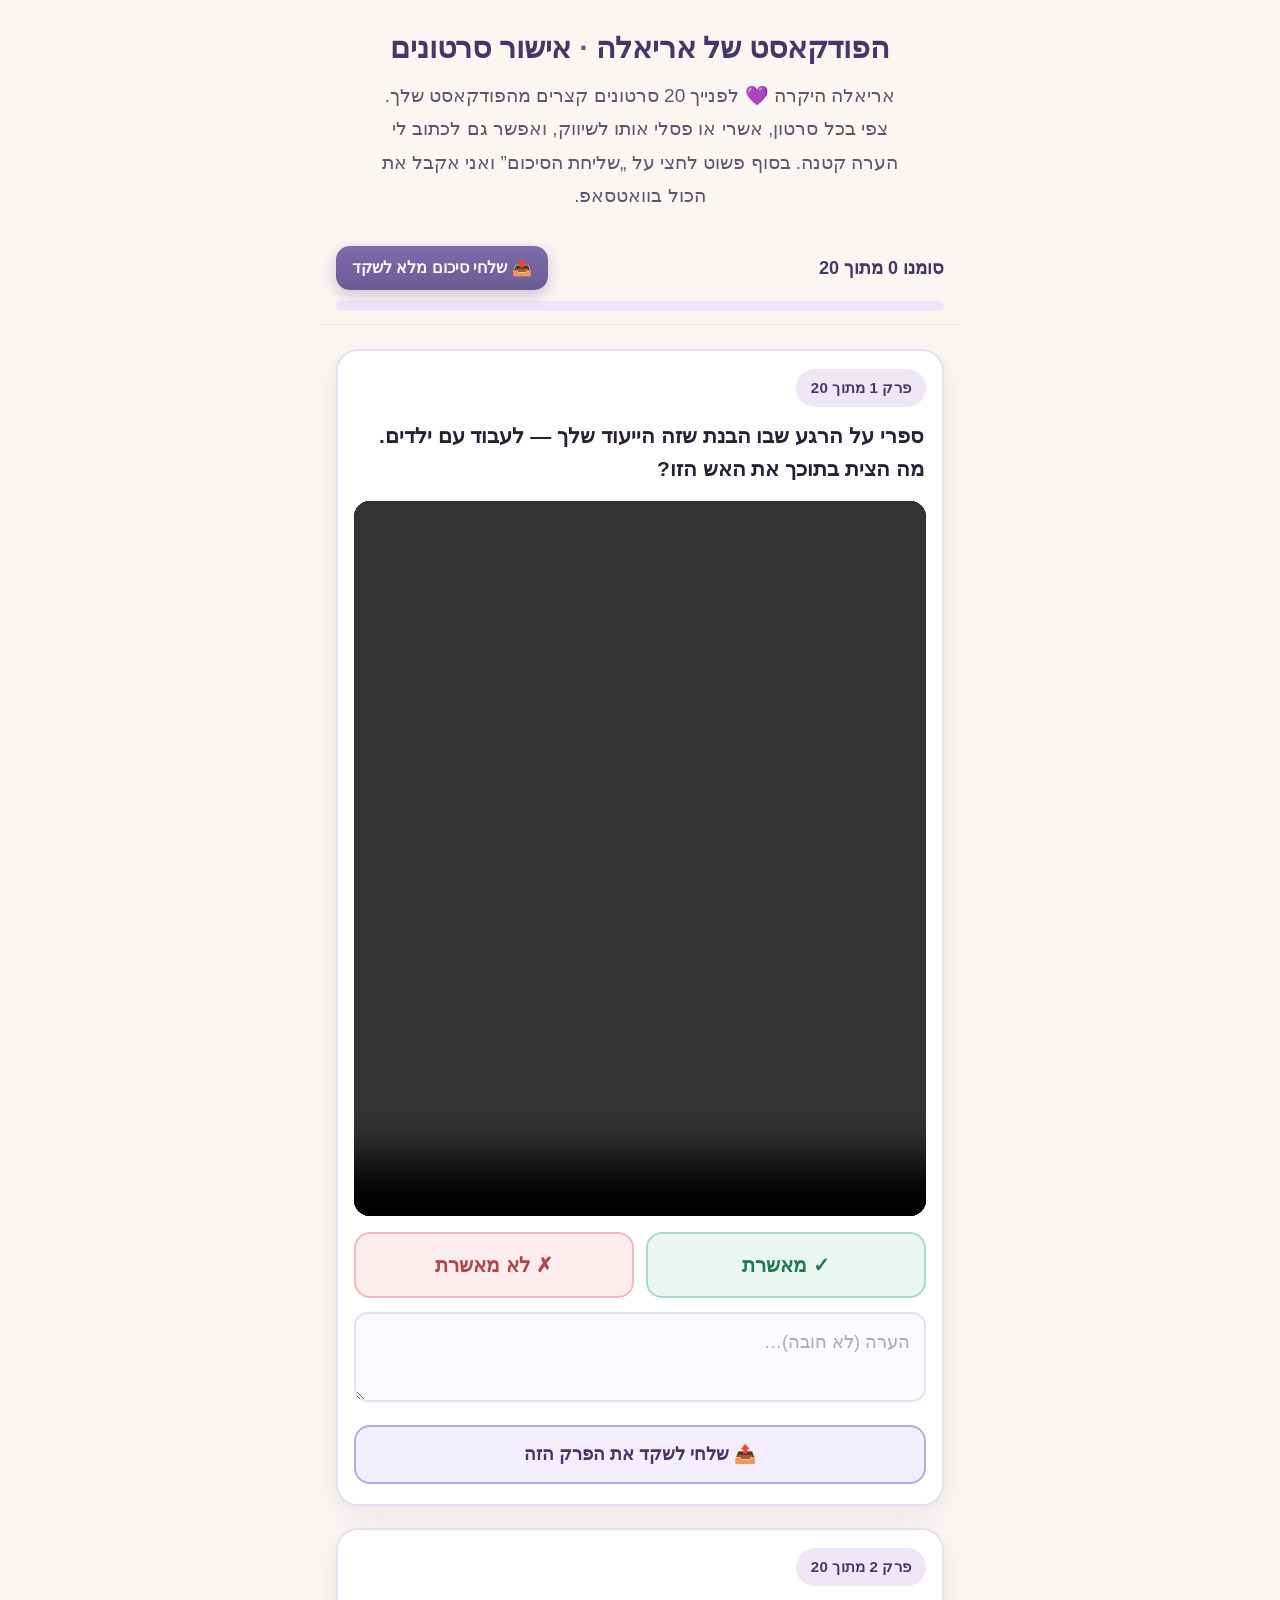
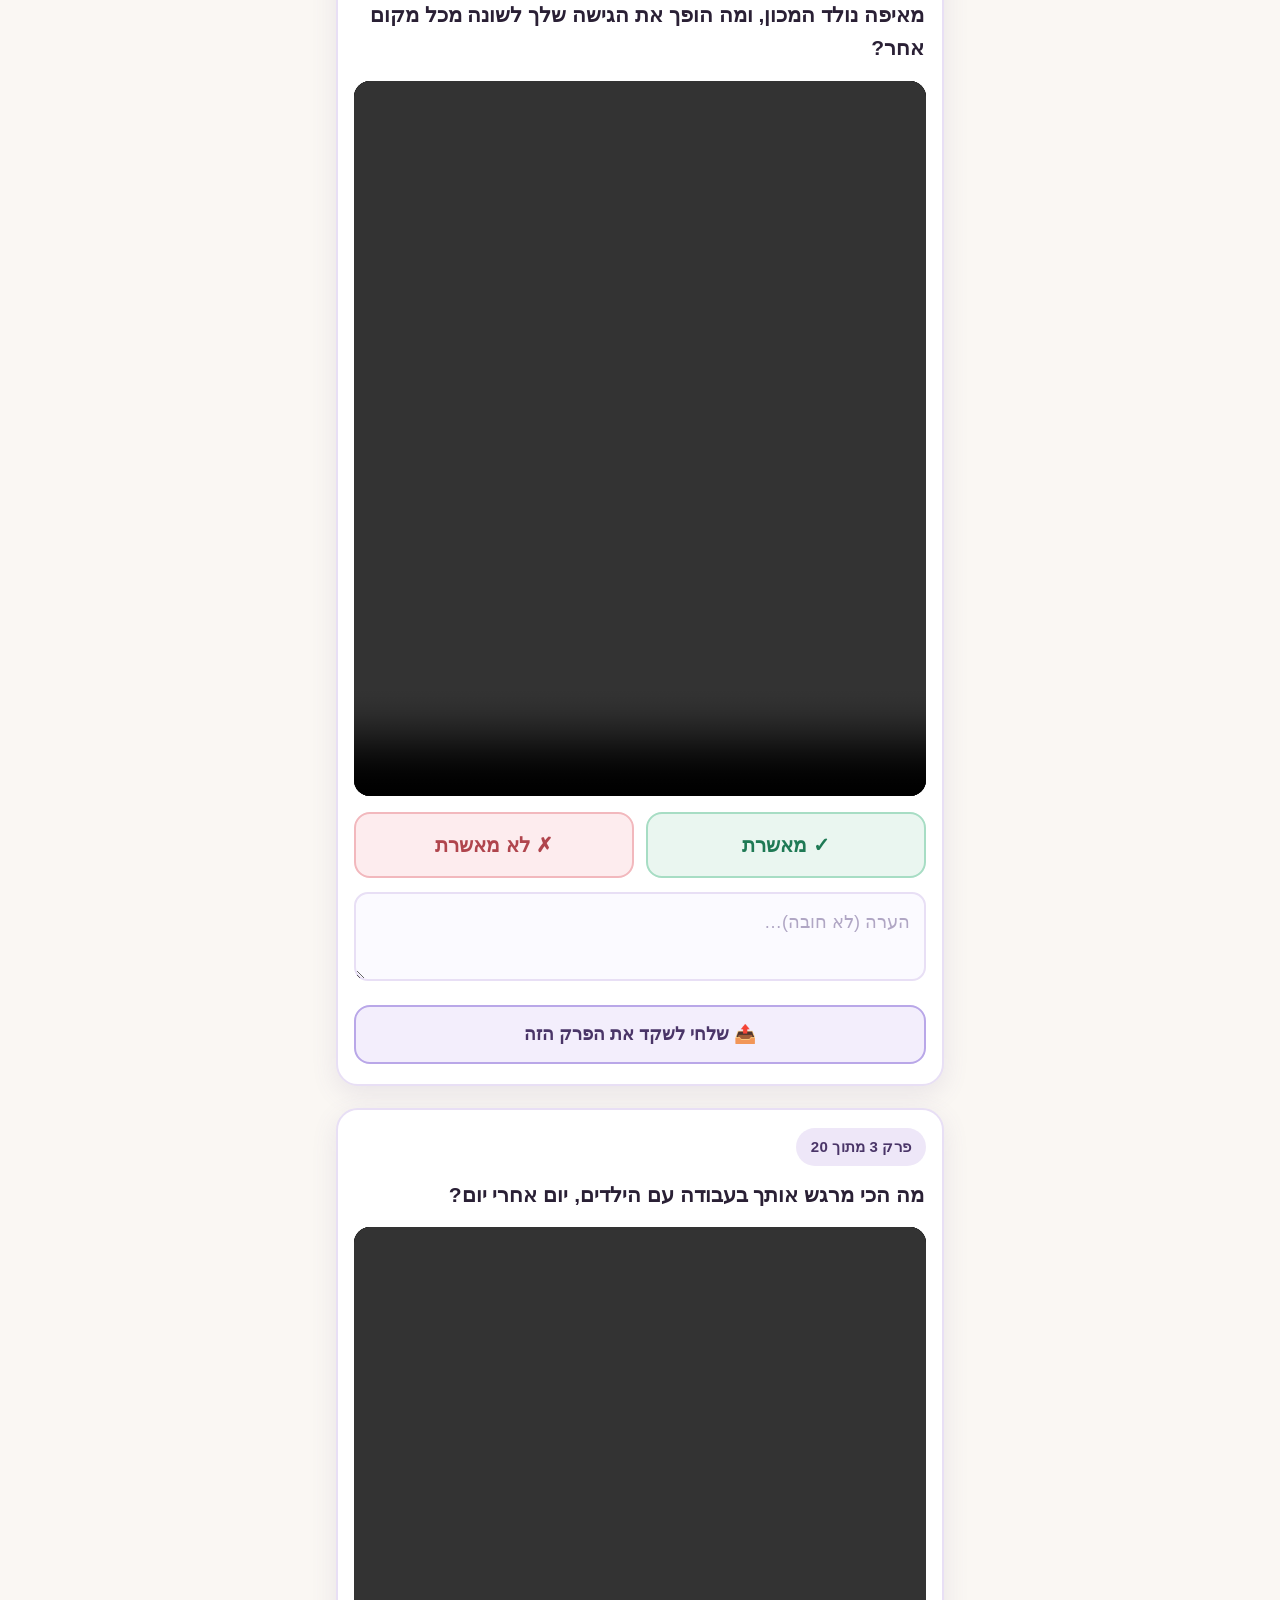
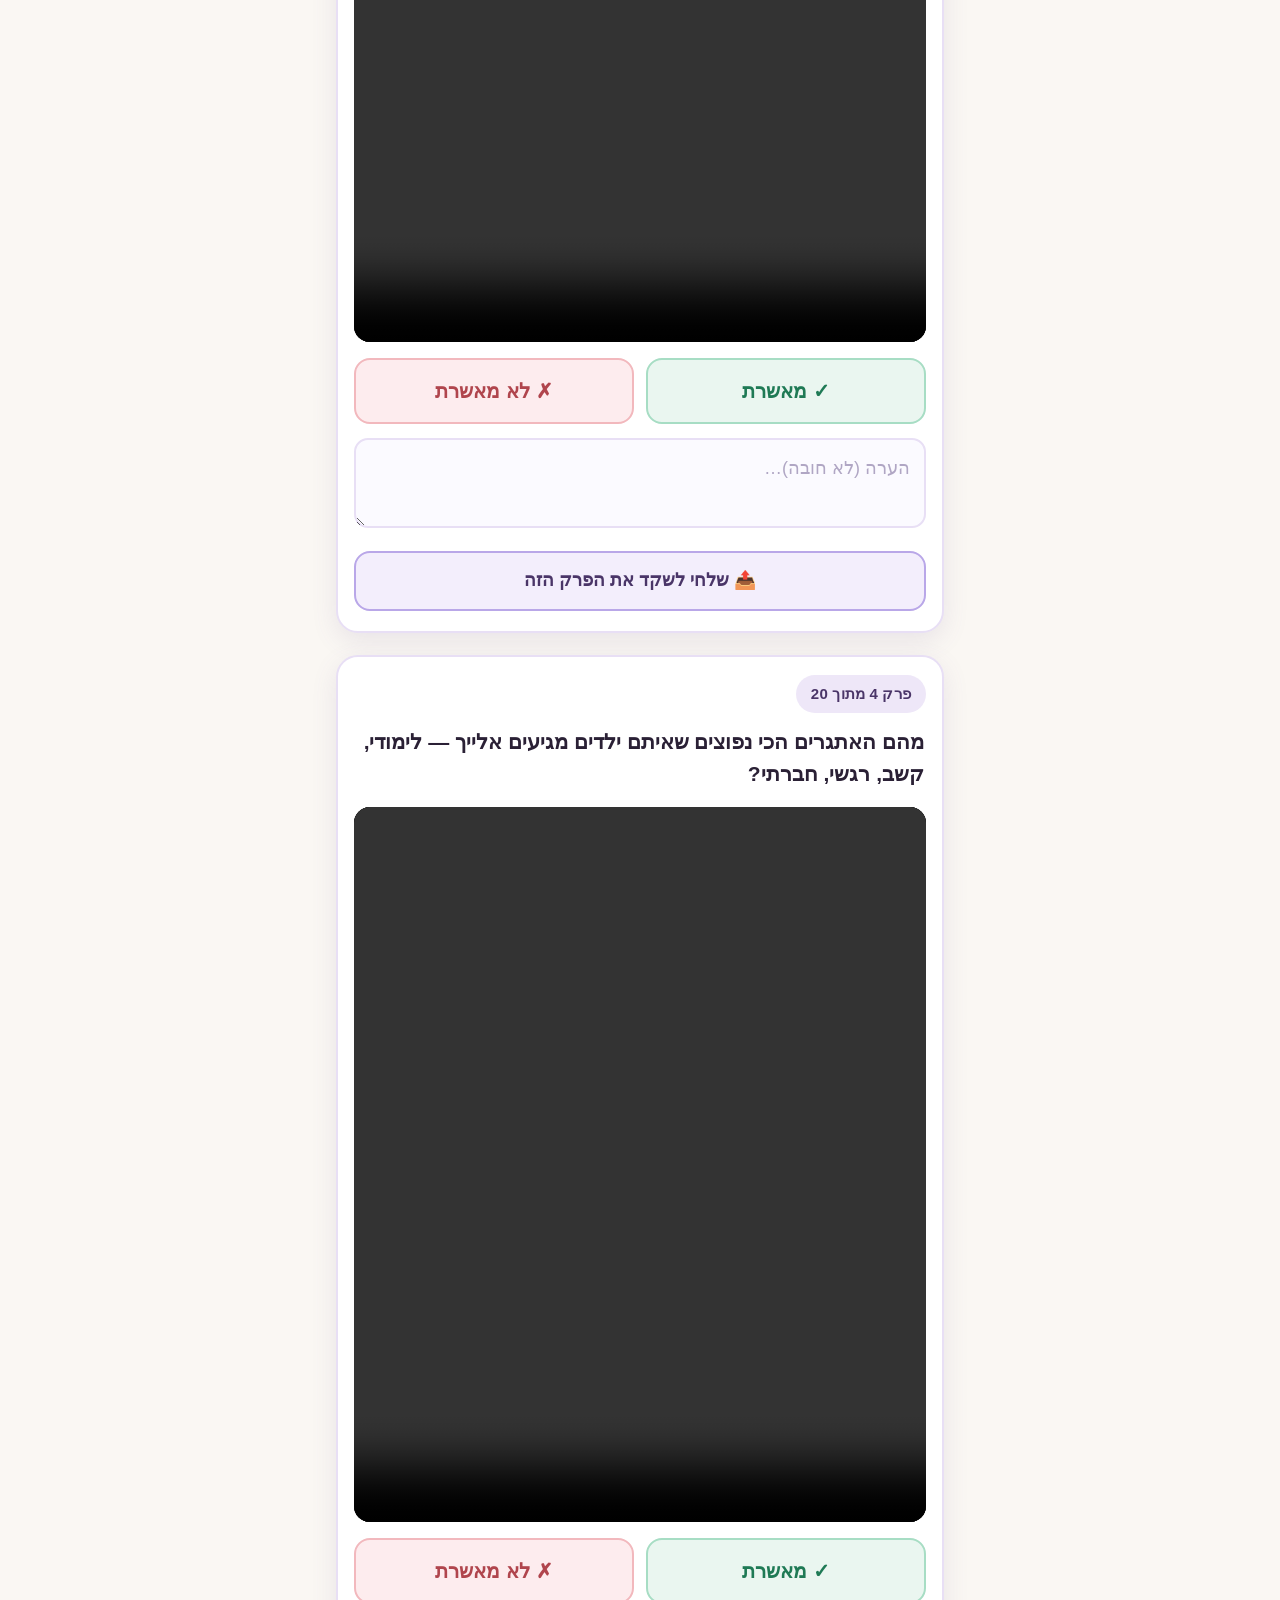
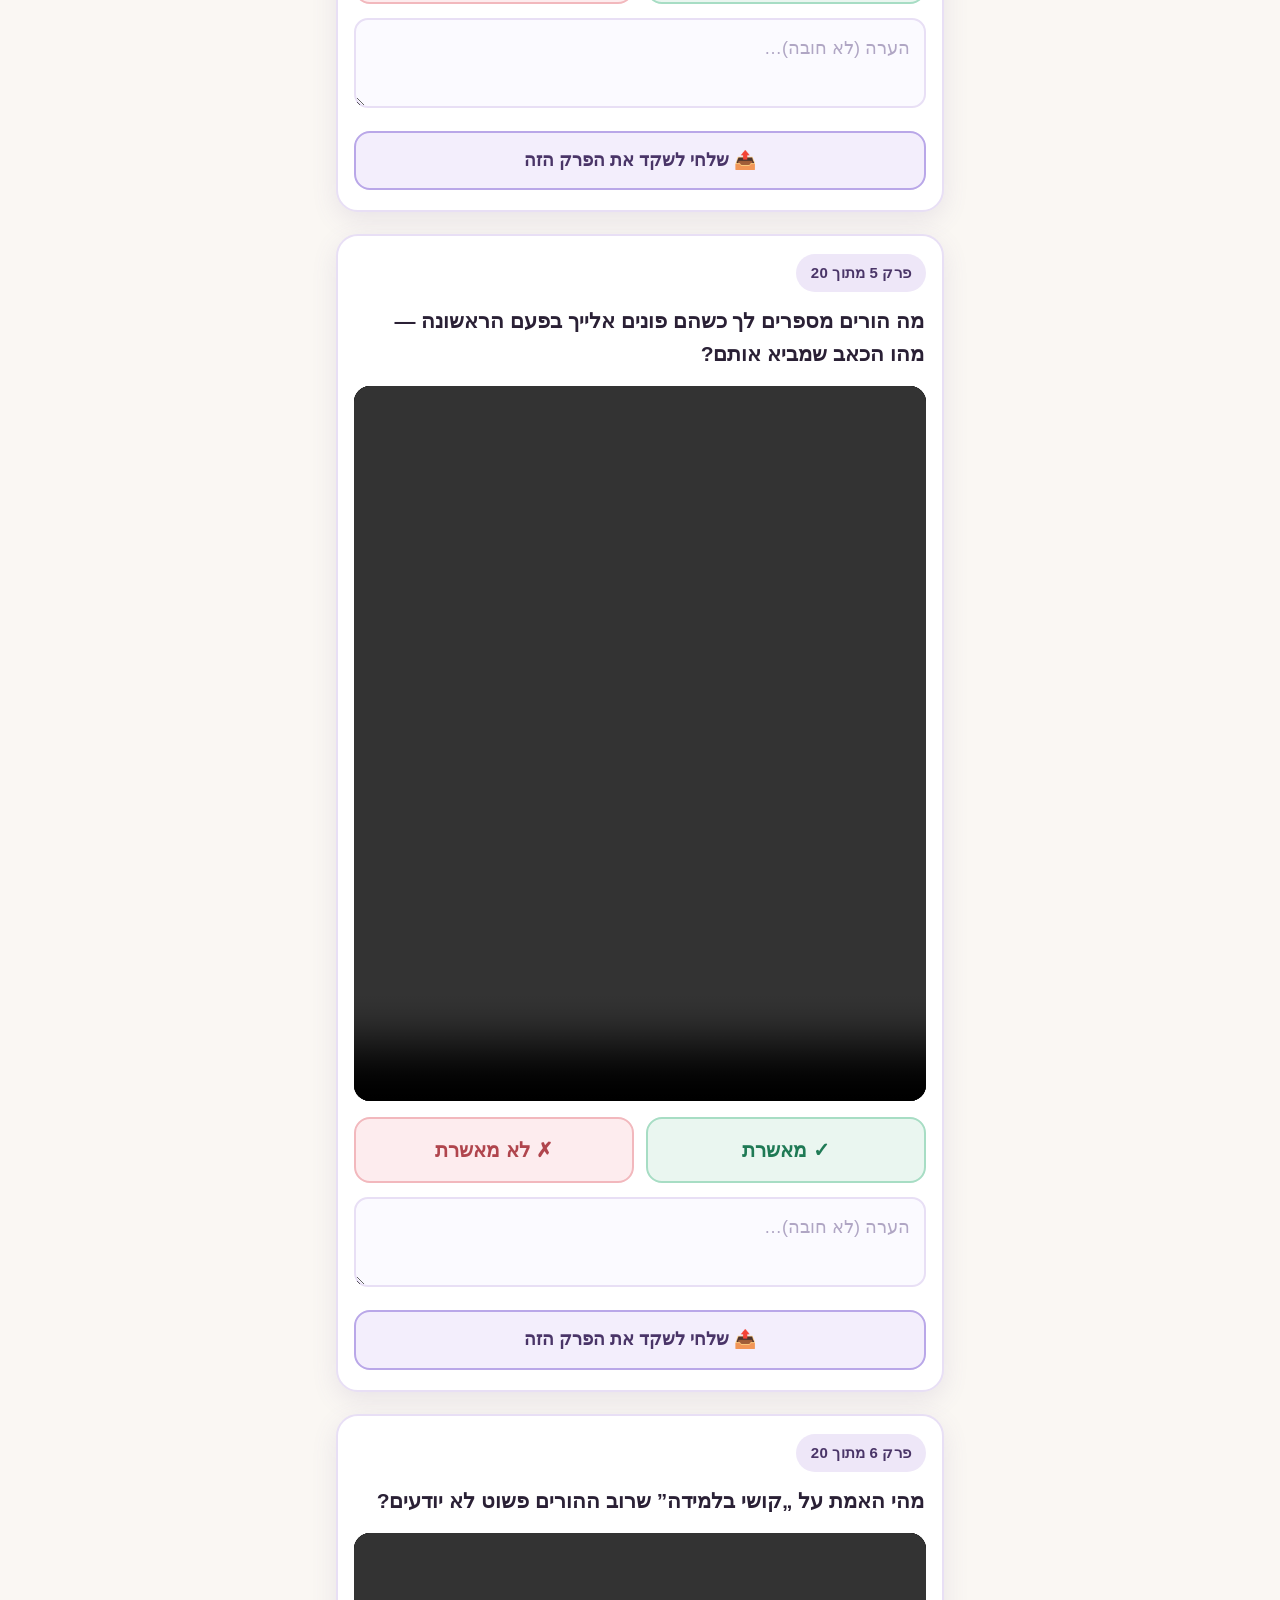
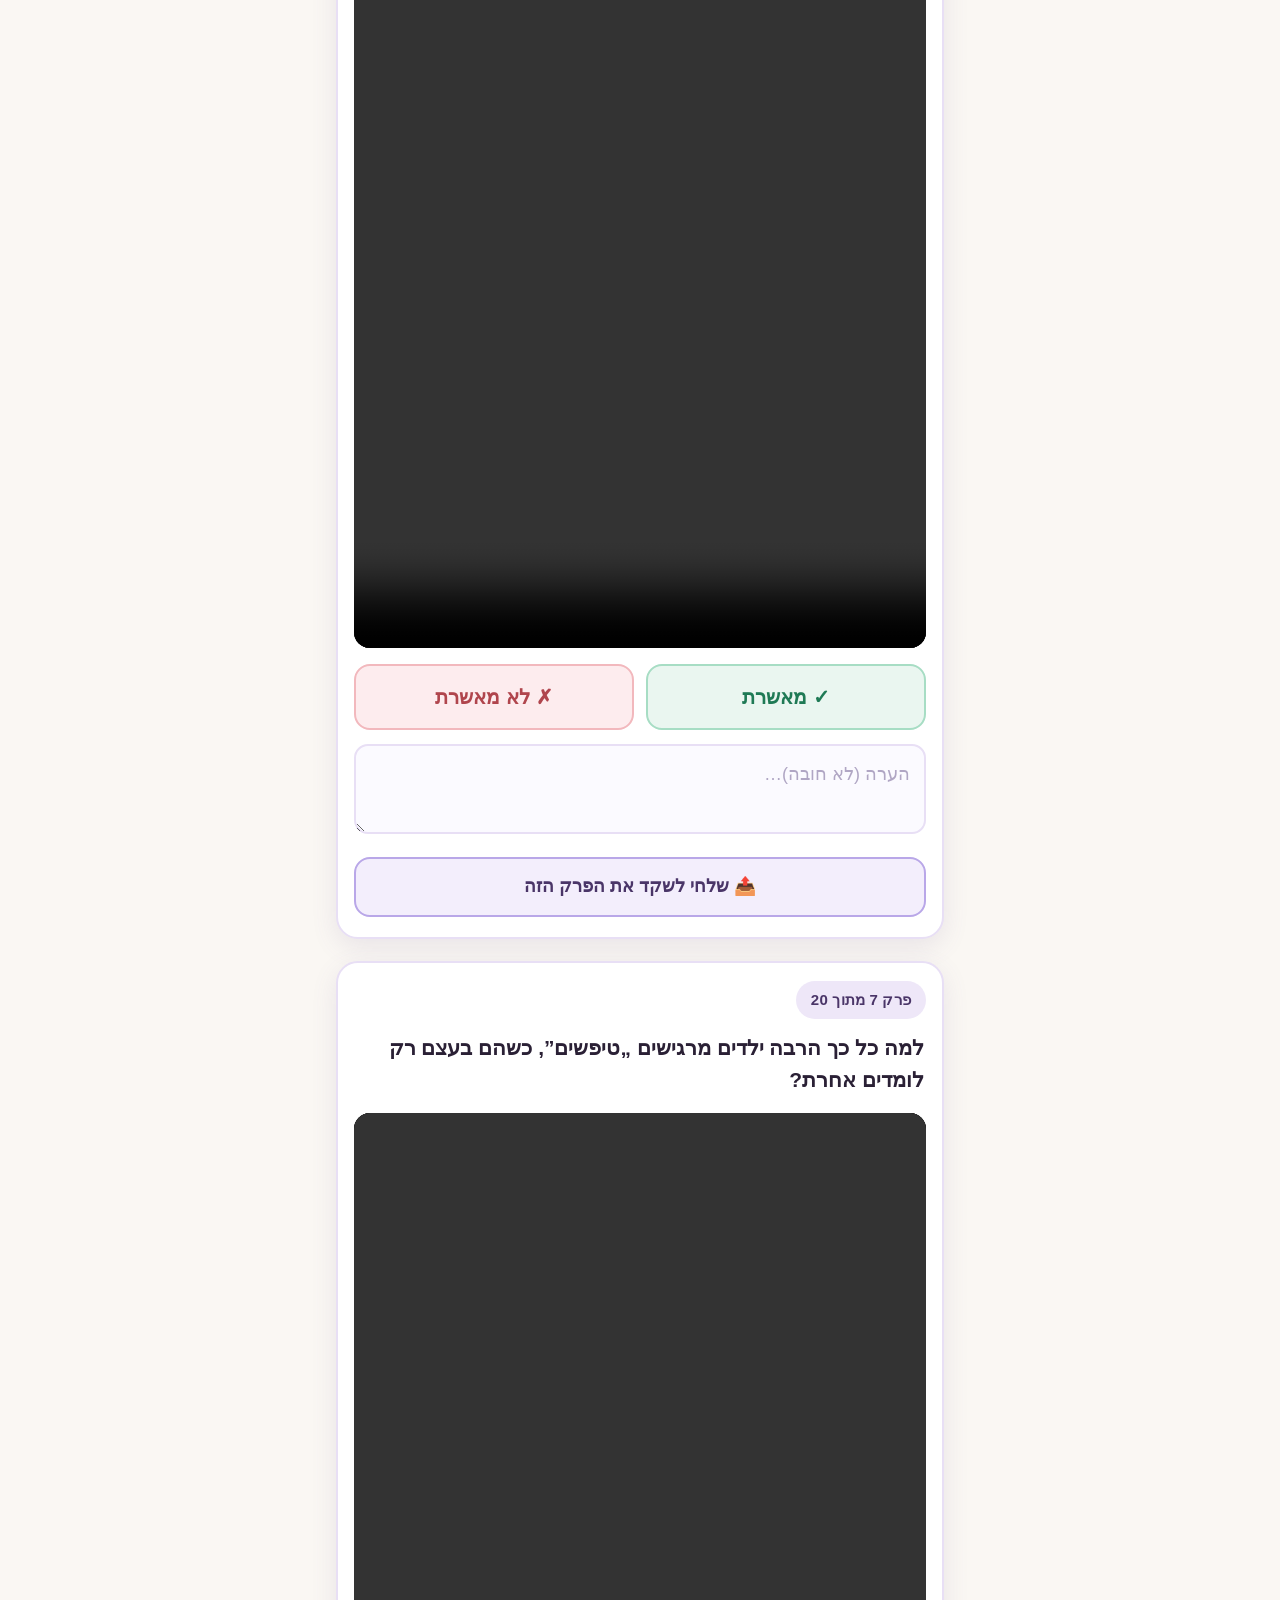
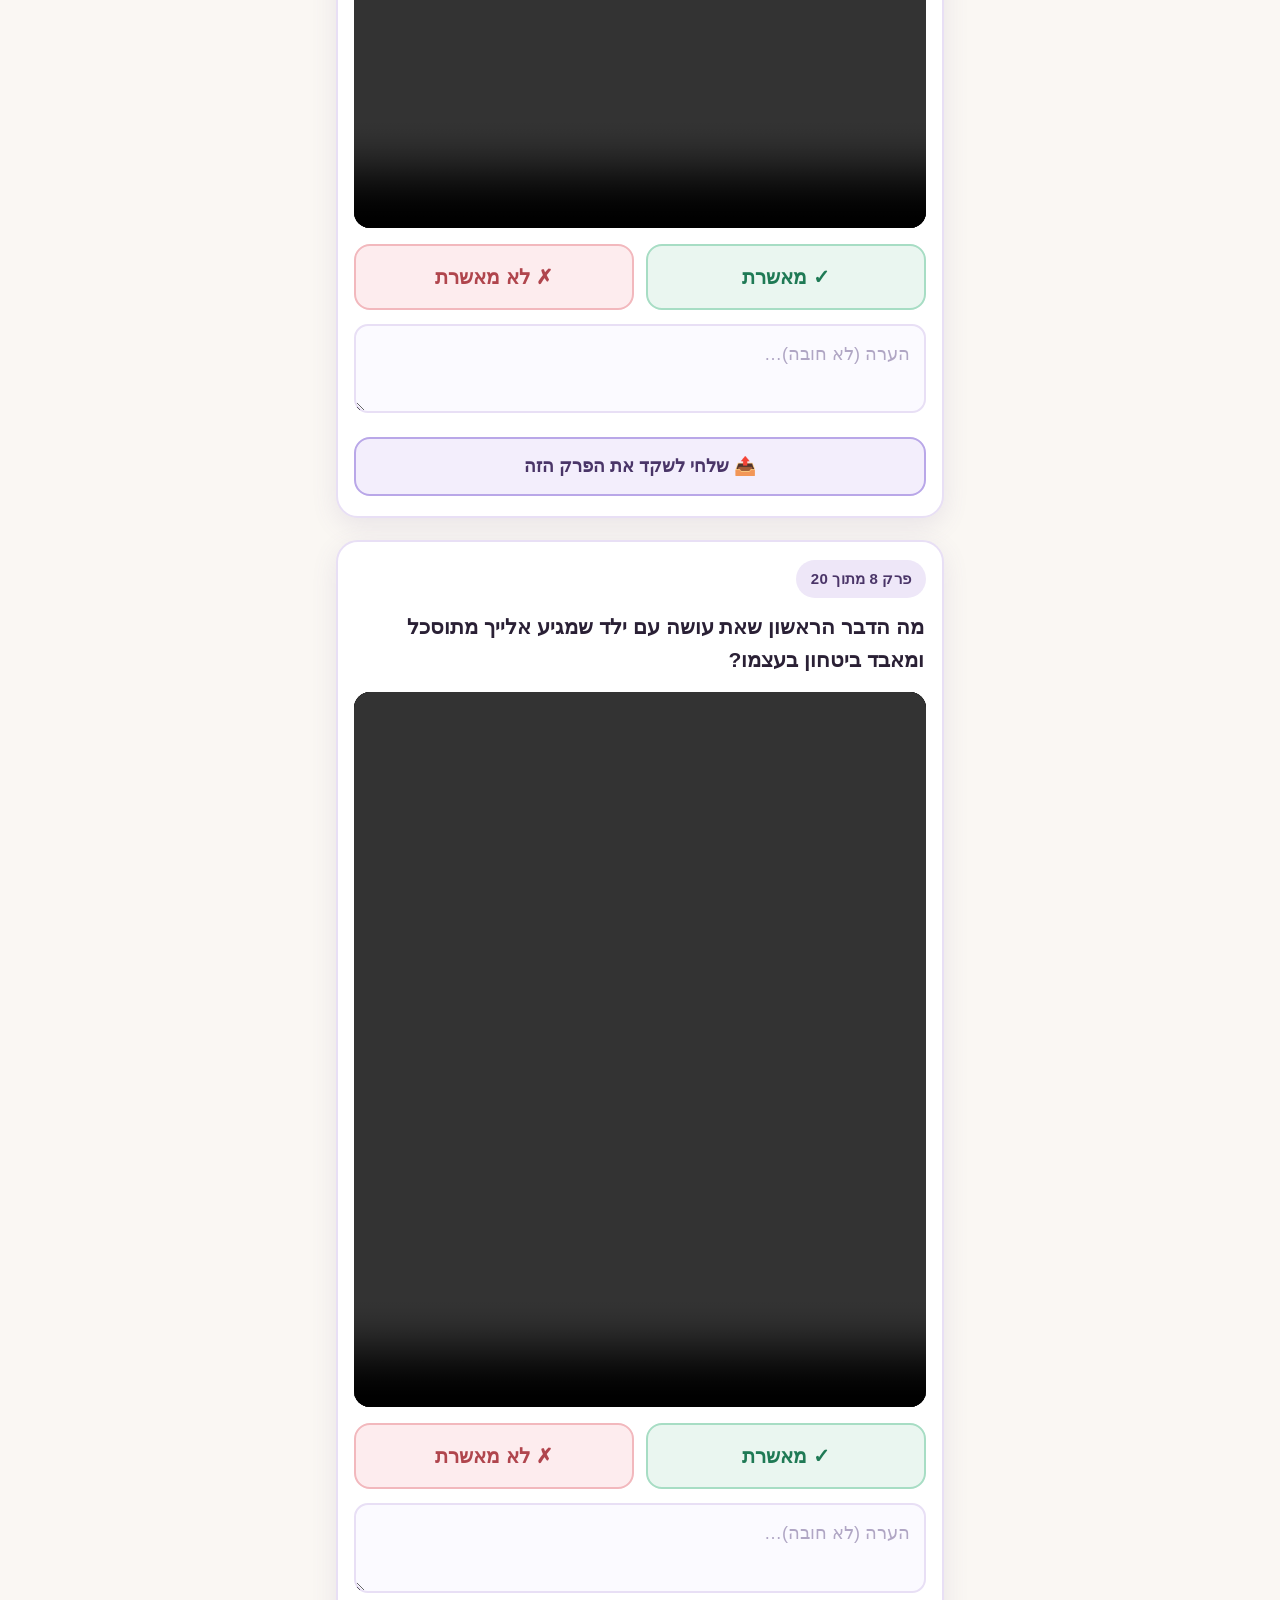
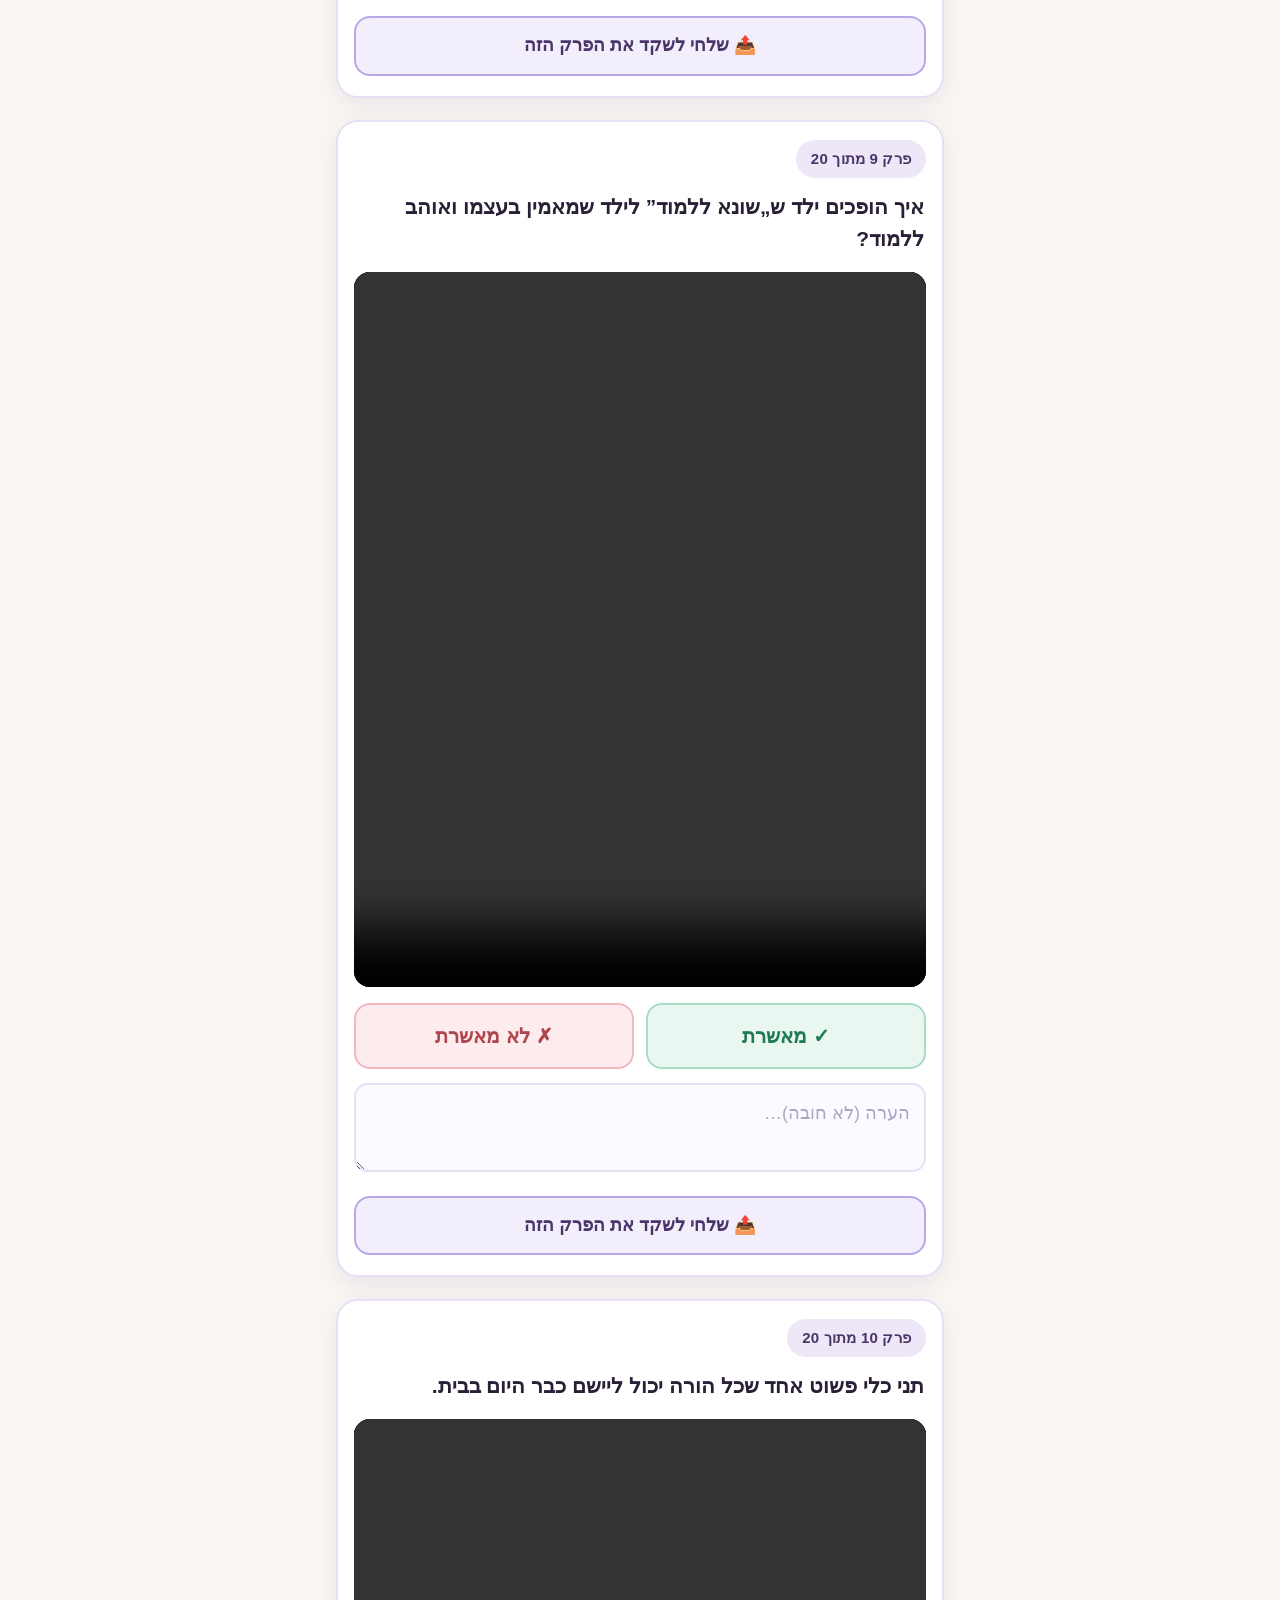
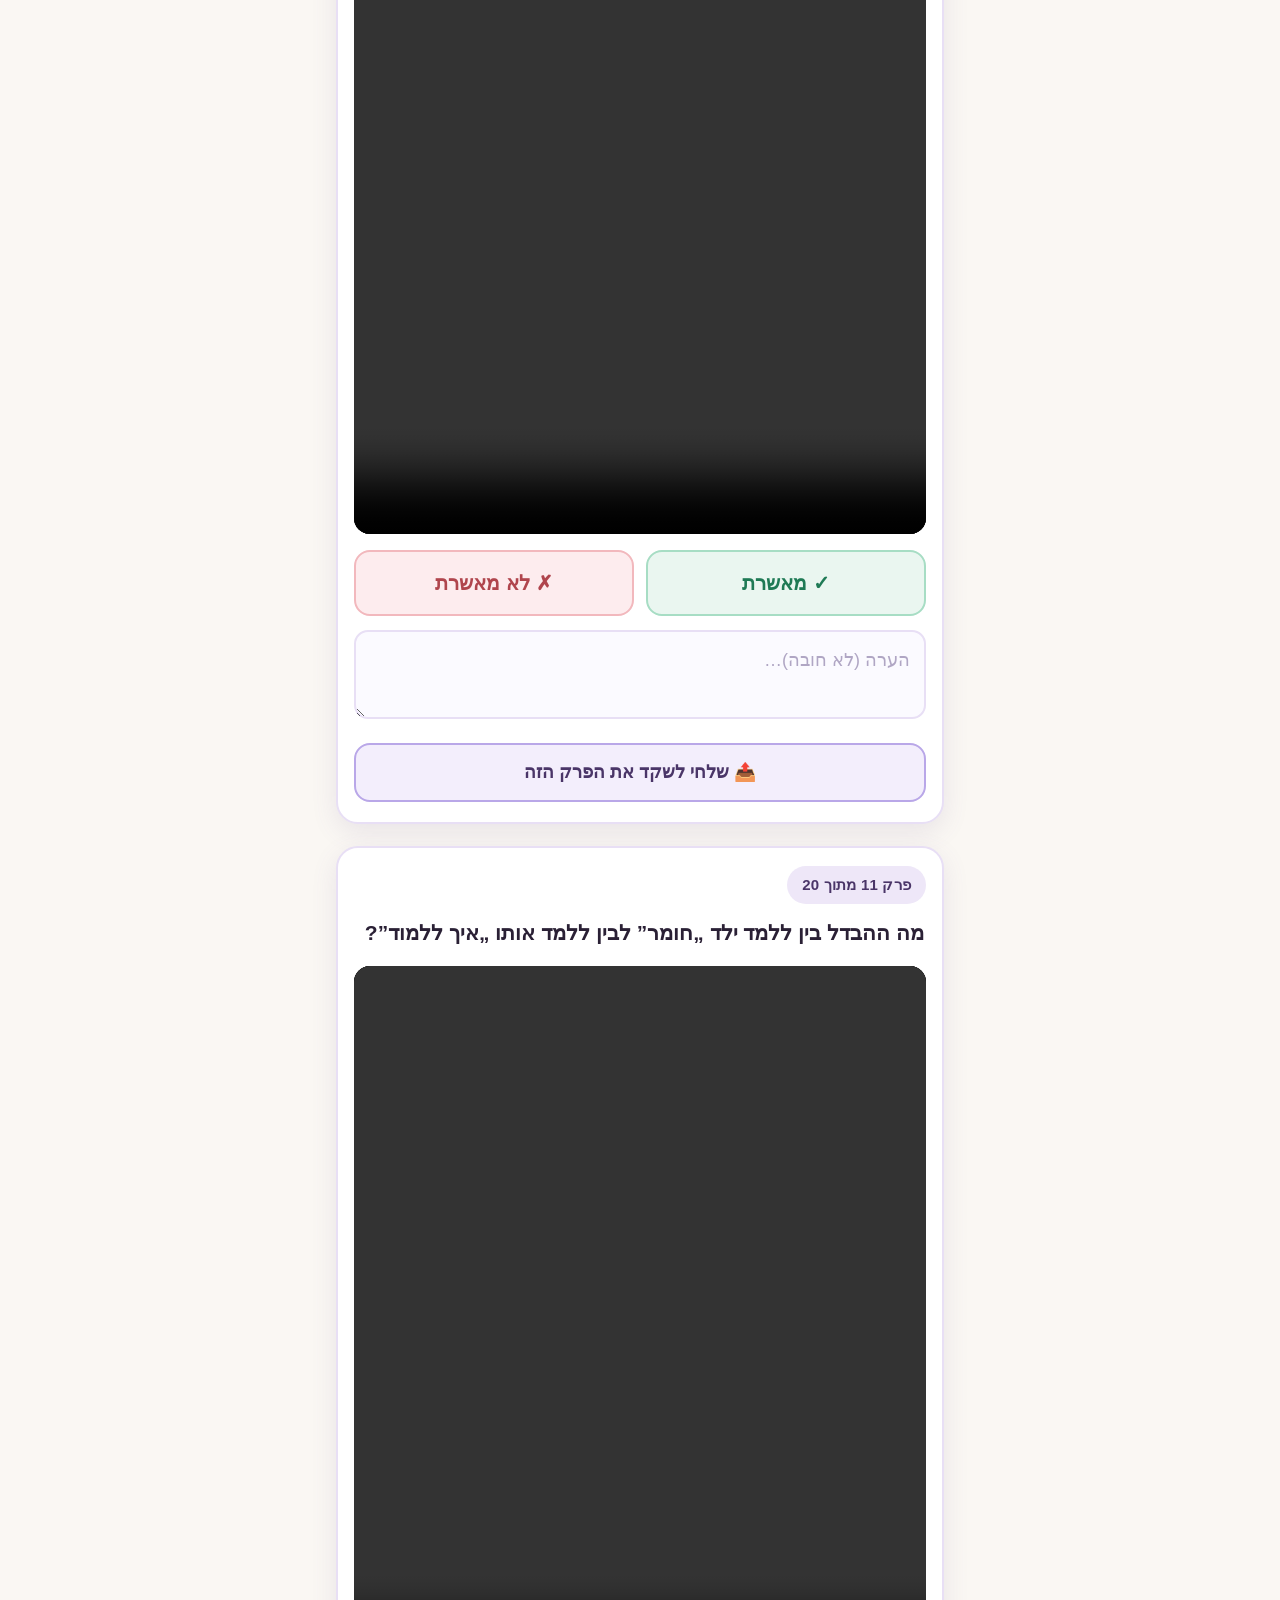
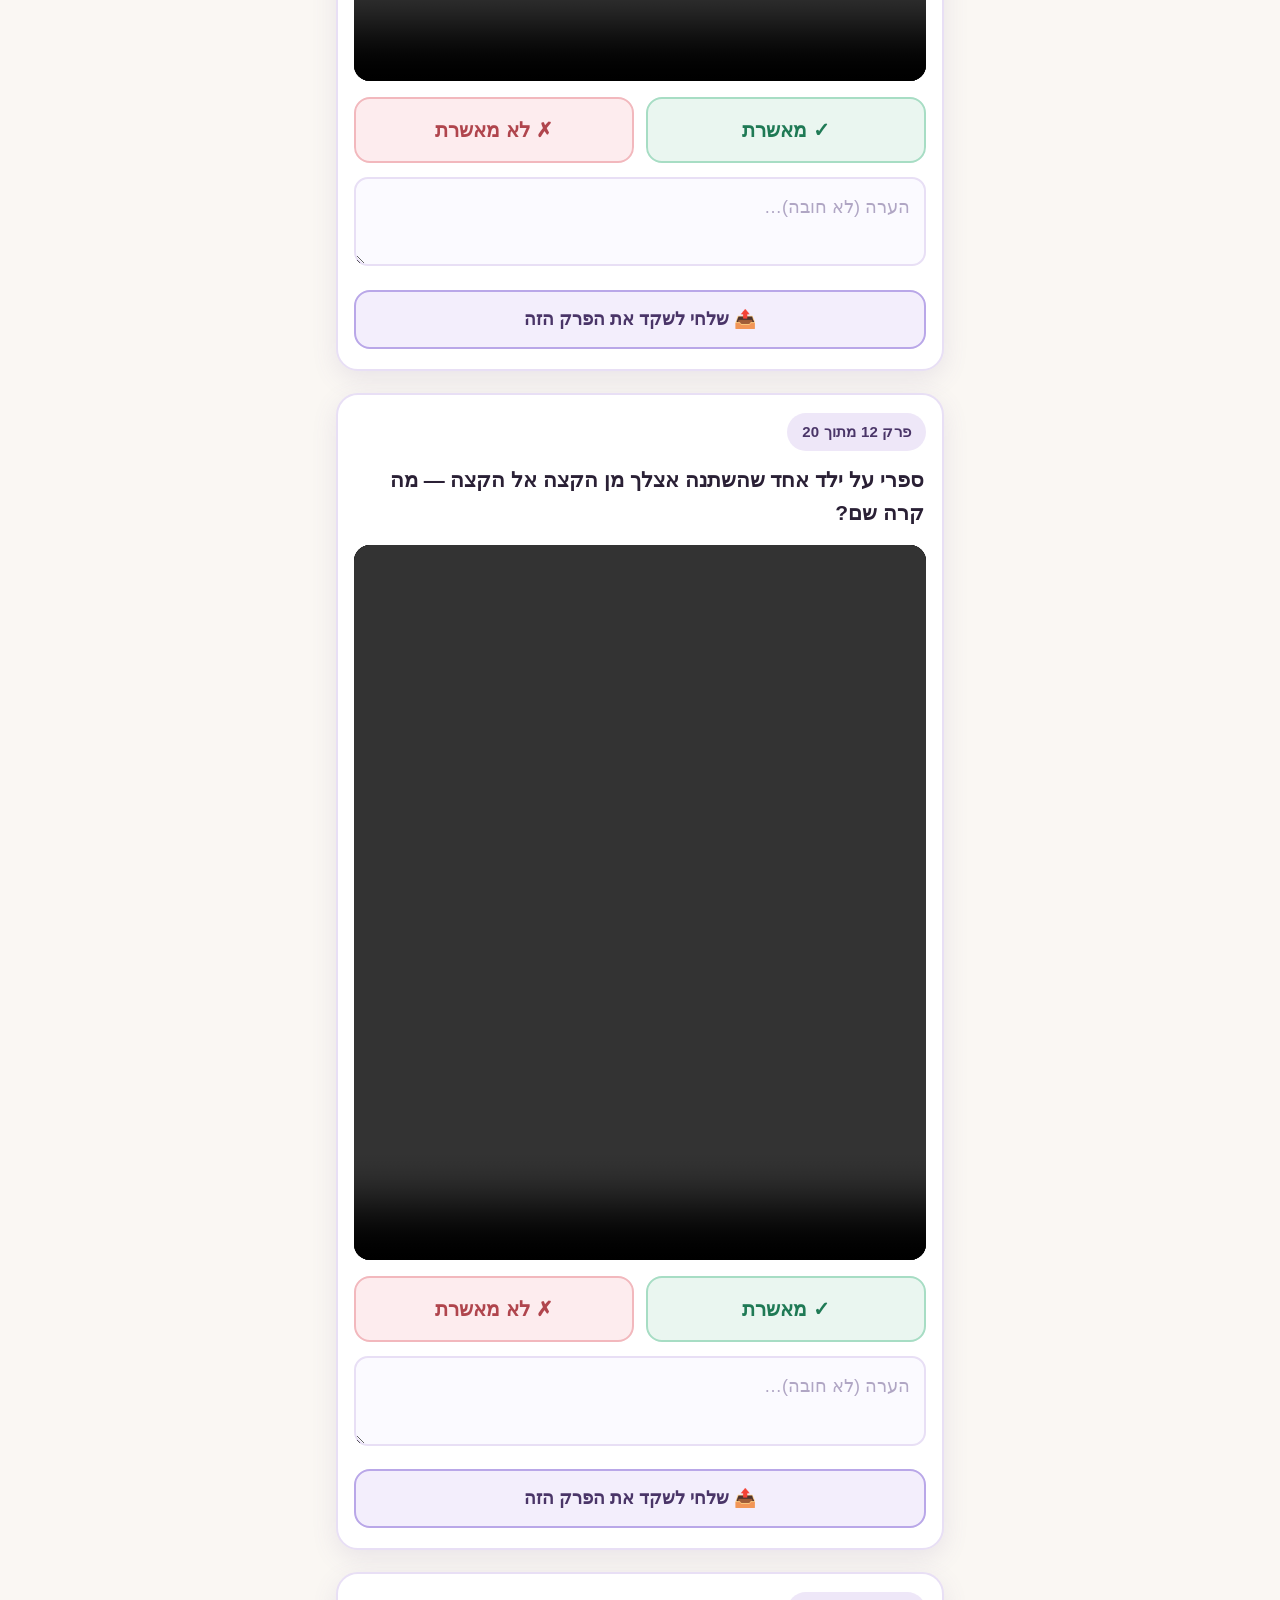
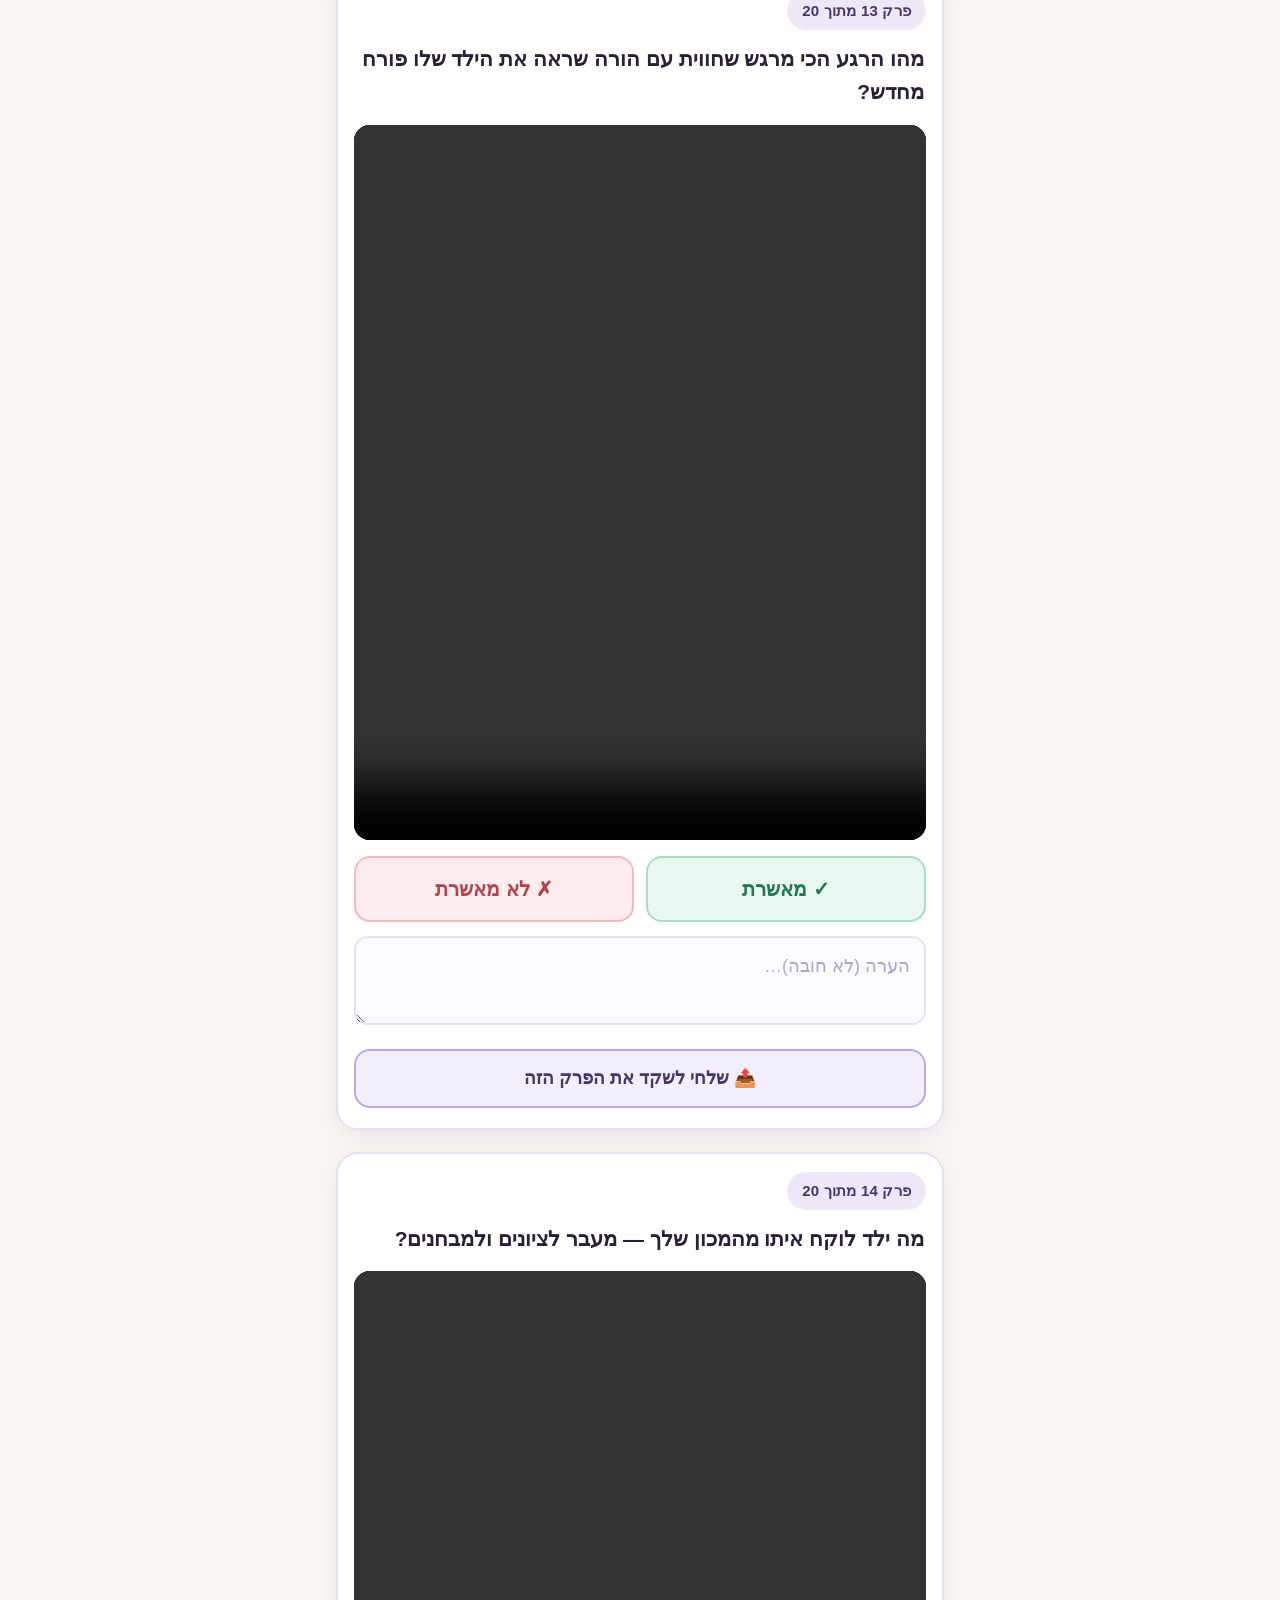
==== review/index.html @ 6d55df1e "landing(ariela): private review page for Ariela — approve/notes per episode via WhatsApp" ====
<!DOCTYPE html>
<html lang="he" dir="rtl">
<head>
<meta charset="utf-8">
<meta name="viewport" content="width=device-width, initial-scale=1, viewport-fit=cover">
<meta name="theme-color" content="#faf7f3">
<meta name="robots" content="noindex, nofollow">
<title>הפודקאסט של אריאלה — אישור סרטונים</title>
<style>
  :root{
    --cream:#faf7f3;
    --card:#ffffff;
    --ink:#2a2035;
    --ink-2:#4a3568;
    --muted:#8a7ea3;
    --lilac:#b9a7e8;
    --lilac-deep:#6b5b95;
    --lilac-bg:#eee7f8;
    --line:#e8dff5;
    --green:#2f9268;
    --green-bg:#eaf6f0;
    --green-line:#a7ddc4;
    --green-ink:#1f7a55;
    --red:#c9545c;
    --red-bg:#fdecee;
    --red-line:#f2b8bd;
    --red-ink:#b0454d;
    --shadow:0 8px 26px rgba(107,91,149,.12);
  }
  *{box-sizing:border-box}
  html{scroll-behavior:smooth}
  body{
    margin:0;
    background:var(--cream);
    color:var(--ink);
    font-family:-apple-system,BlinkMacSystemFont,"Segoe UI","Helvetica Neue","Arial Hebrew",Arial,sans-serif;
    font-size:19px;
    line-height:1.6;
    -webkit-text-size-adjust:100%;
    text-rendering:optimizeLegibility;
  }
  .wrap{max-width:640px;margin:0 auto;padding:0 16px 70px;}

  /* ---------- header ---------- */
  header.top{text-align:center;padding:28px 8px 6px;}
  header.top h1{
    font-size:30px;line-height:1.3;margin:0 0 12px;
    color:var(--ink-2);font-weight:800;letter-spacing:-.2px;
  }
  header.top .lead{
    font-size:19px;line-height:1.75;color:#5f5470;
    margin:0 auto;max-width:540px;
  }
  .heart{color:var(--lilac-deep);}

  /* ---------- sticky progress ---------- */
  .sticky{
    position:sticky;top:0;z-index:60;
    background:rgba(250,247,243,.94);
    -webkit-backdrop-filter:saturate(1.3) blur(9px);
    backdrop-filter:saturate(1.3) blur(9px);
    border-bottom:1px solid var(--line);
    margin:16px -16px 24px;padding:12px 16px 13px;
  }
  .sticky .row{
    display:flex;align-items:center;gap:10px;
    justify-content:space-between;flex-wrap:wrap;
  }
  .counter{font-size:18px;font-weight:800;color:var(--ink-2);white-space:nowrap;}
  .bar{height:10px;border-radius:10px;background:var(--lilac-bg);overflow:hidden;margin-top:11px;}
  .bar > span{
    display:block;height:100%;width:0%;border-radius:10px;
    background:linear-gradient(90deg,#c9b8f2,#6b5b95);
    transition:width .35s ease;
  }
  .send-mini{
    flex:0 1 auto;text-decoration:none;text-align:center;
    background:linear-gradient(180deg,#7d6bab,#6b5b95);color:#fff;
    font-weight:800;font-size:16px;line-height:1.25;
    padding:12px 16px;border-radius:14px;white-space:nowrap;
    box-shadow:0 5px 15px rgba(107,91,149,.35);
    -webkit-tap-highlight-color:transparent;
  }
  .send-mini:active{transform:translateY(1px);}

  /* ---------- cards ---------- */
  .card{
    background:var(--card);border:2px solid var(--line);border-radius:22px;
    padding:18px 16px 20px;margin:0 0 22px;box-shadow:var(--shadow);
    transition:border-color .25s ease, box-shadow .25s ease;
  }
  .card.approved{border-color:var(--green-line);box-shadow:0 8px 26px rgba(47,146,104,.16);}
  .card.rejected{border-color:var(--red-line);box-shadow:0 8px 26px rgba(201,84,92,.14);}

  .badge{display:flex;align-items:center;gap:9px;margin-bottom:13px;}
  .badge .num{
    background:var(--lilac-bg);color:var(--ink-2);font-weight:800;font-size:15px;
    padding:7px 15px;border-radius:20px;display:inline-block;letter-spacing:.2px;
  }
  .badge .check{
    display:none;color:#fff;border-radius:50%;
    width:25px;height:25px;line-height:25px;text-align:center;
    font-size:15px;font-weight:900;
  }
  .card.approved .badge .check{display:inline-block;background:var(--green);}
  .card.rejected .badge .check{display:inline-block;background:var(--red);}

  .q{font-size:21px;font-weight:700;line-height:1.55;margin:2px 2px 16px;color:var(--ink);}

  .video-wrap{
    position:relative;width:100%;aspect-ratio:4 / 5;
    border-radius:16px;overflow:hidden;background:#000;margin-bottom:16px;
  }
  .video-wrap video{
    position:absolute;inset:0;width:100%;height:100%;
    object-fit:contain;background:#000;border:0;display:block;
  }
  .vid-fallback{
    position:absolute;inset:0;display:none;
    align-items:center;justify-content:center;text-align:center;
    color:#cdbfe6;background:#efe9f6;font-size:17px;font-weight:600;padding:22px;
  }
  .video-wrap.err video{display:none;}
  .video-wrap.err{background:#efe9f6;}
  .video-wrap.err .vid-fallback{display:flex;color:var(--muted);}

  .choices{display:flex;gap:12px;margin-bottom:14px;}
  .choice{
    flex:1;min-height:66px;border-radius:16px;border:2px solid var(--line);
    font-size:20px;font-weight:800;cursor:pointer;
    display:flex;align-items:center;justify-content:center;gap:8px;padding:8px;
    -webkit-tap-highlight-color:transparent;
    transition:background .18s ease, color .18s ease, border-color .18s ease, transform .12s ease, box-shadow .18s ease;
  }
  .choice.approve{border-color:var(--green-line);background:var(--green-bg);color:var(--green-ink);}
  .choice.reject{border-color:var(--red-line);background:var(--red-bg);color:var(--red-ink);}
  .choice.approve.active{background:var(--green);border-color:var(--green);color:#fff;box-shadow:0 6px 16px rgba(47,146,104,.34);transform:translateY(-1px);}
  .choice.reject.active{background:var(--red);border-color:var(--red);color:#fff;box-shadow:0 6px 16px rgba(201,84,92,.30);transform:translateY(-1px);}
  .choice:active{transform:translateY(1px);}

  .note{
    width:100%;min-height:72px;border-radius:14px;border:2px solid var(--line);
    background:#fbfaff;padding:14px;font-size:18px;font-family:inherit;color:var(--ink);
    resize:vertical;margin-bottom:14px;line-height:1.6;
  }
  .note::placeholder{color:#b0a6c4;}
  .note:focus,.choice:focus-visible,.send-mini:focus-visible,.big-send:focus-visible{
    outline:3px solid rgba(185,167,232,.55);outline-offset:2px;
  }

  .wa-btn{
    display:block;text-align:center;text-decoration:none;line-height:1.3;
    font-weight:800;font-size:18px;padding:16px;border-radius:16px;min-height:58px;
    -webkit-tap-highlight-color:transparent;
  }
  .ep-send{background:#f3eefc;color:var(--ink-2);border:2px solid var(--lilac);}
  .ep-send:active{transform:translateY(1px);}

  /* ---------- composer ---------- */
  .composer{
    background:#fff;border:2px solid var(--line);border-radius:22px;
    padding:24px 18px;box-shadow:var(--shadow);margin-top:10px;scroll-margin-top:96px;
  }
  .composer h2{font-size:24px;margin:0 0 8px;color:var(--ink-2);}
  .composer p{font-size:18px;line-height:1.7;color:#5f5470;margin:0 0 18px;}
  .composer.flash{animation:flash 1.1s ease 1;}
  @keyframes flash{
    0%{box-shadow:0 0 0 0 rgba(185,167,232,.0);}
    25%{box-shadow:0 0 0 6px rgba(185,167,232,.55);}
    100%{box-shadow:var(--shadow);}
  }
  .big-send{
    display:block;text-align:center;text-decoration:none;line-height:1.3;
    background:linear-gradient(180deg,#7d6bab,#6b5b95);color:#fff;font-weight:800;
    font-size:20px;padding:19px;border-radius:18px;min-height:66px;margin-bottom:13px;
    box-shadow:0 8px 20px rgba(107,91,149,.32);
    -webkit-tap-highlight-color:transparent;
  }
  .big-send:last-child{margin-bottom:0;}
  .big-send:active{transform:translateY(1px);}
  .big-send.sent{background:linear-gradient(180deg,#5aa585,#3f8f6b);}
  .big-send.sent::after{content:"  ✓ נשלח";font-weight:800;}

  footer{text-align:center;color:var(--muted);font-size:15px;margin-top:30px;line-height:1.7;}

  .nojs{background:#fff;border:2px solid var(--red-line);border-radius:16px;padding:18px;color:var(--red-ink);text-align:center;font-weight:700;}
</style>
</head>
<body>
<div class="wrap">

  <header class="top">
    <h1>הפודקאסט של אריאלה <span class="heart">·</span> אישור סרטונים</h1>
    <p class="lead">אריאלה היקרה <span class="heart">💜</span> לפנייך 20 סרטונים קצרים מהפודקאסט שלך.
    צפי בכל סרטון, אשרי או פסלי אותו לשיווק, ואפשר גם לכתוב לי הערה קטנה.
    בסוף פשוט לחצי על „שליחת הסיכום” ואני אקבל את הכול בוואטסאפ.</p>
  </header>

  <div class="sticky">
    <div class="row">
      <span class="counter" id="counter">סומנו 0 מתוך 20</span>
      <a class="send-mini" id="stickySend" href="https://wa.me/972506481052" target="_blank" rel="noopener">📤 שלחי סיכום מלא לשקד</a>
    </div>
    <div class="bar"><span id="fill"></span></div>
  </div>

  <noscript>
    <div class="nojs">כדי לצפות בסרטונים ולאשר אותם, יש להפעיל JavaScript בדפדפן 💜</div>
  </noscript>

  <main id="cards"></main>

  <section class="composer" id="composer">
    <h2>שליחת הסיכום המלא <span class="heart">💜</span></h2>
    <p id="composerNote">לחצי על הכפתור לשליחת הסיכום המלא בוואטסאפ.</p>
    <div id="composerBtns"></div>
  </section>

  <footer>נבנה באהבה עבור אריאלה <span class="heart">💜</span><br>ההחלטות שלך נשמרות בטלפון עד שתסיימי.</footer>

</div>

<script>
(function(){
  "use strict";

  /* ===== 20 questions — inline, episode N = question N (source: make_video.py KIDS_Q) ===== */
  var QUESTIONS = [
    'ספרי על הרגע שבו הבנת שזה הייעוד שלך — לעבוד עם ילדים. מה הצית בתוכך את האש הזו?',
    'מאיפה נולד המכון, ומה הופך את הגישה שלך לשונה מכל מקום אחר?',
    'מה הכי מרגש אותך בעבודה עם הילדים, יום אחרי יום?',
    'מהם האתגרים הכי נפוצים שאיתם ילדים מגיעים אלייך — לימודי, קשב, רגשי, חברתי?',
    'מה הורים מספרים לך כשהם פונים אלייך בפעם הראשונה — מהו הכאב שמביא אותם?',
    'מהי האמת על „קושי בלמידה” שרוב ההורים פשוט לא יודעים?',
    'למה כל כך הרבה ילדים מרגישים „טיפשים”, כשהם בעצם רק לומדים אחרת?',
    'מה הדבר הראשון שאת עושה עם ילד שמגיע אלייך מתוסכל ומאבד ביטחון בעצמו?',
    'איך הופכים ילד ש„שונא ללמוד” לילד שמאמין בעצמו ואוהב ללמוד?',
    'תני כלי פשוט אחד שכל הורה יכול ליישם כבר היום בבית.',
    'מה ההבדל בין ללמד ילד „חומר” לבין ללמד אותו „איך ללמוד”?',
    'ספרי על ילד אחד שהשתנה אצלך מן הקצה אל הקצה — מה קרה שם?',
    'מהו הרגע הכי מרגש שחווית עם הורה שראה את הילד שלו פורח מחדש?',
    'מה ילד לוקח איתו מהמכון שלך — מעבר לציונים ולמבחנים?',
    'מה היית אומרת להורה שמרגיש אשם או חסר אונים מול הקושי של הילד שלו?',
    'מהי הטעות הכי נפוצה שהורים עושים מתוך אהבה — ודווקא פוגעת בלי כוונה?',
    'איך הורה יכול לזהות שהילד שלו צריך עזרה — עוד לפני שזה מחמיר?',
    'מהו החלום שלך עבור כל ילד שעובר דרך המכון?',
    'אם היית יכולה לשנות דבר אחד בדרך שבה החינוך מתייחס לילדים שלומדים אחרת — מה זה היה?',
    'מה היית רוצה שכל הורה שמקשיב לפודקאסט הזה ייקח איתו אל הלב?'
  ];

  var TOTAL   = QUESTIONS.length;                 /* 20 */
  var PHONE   = "972506481052";
  var BASE    = "https://wa.me/" + PHONE + "?text=";
  var MAX_ENC = 1650;                             /* headroom under ~1800 (per-part prefix + header) */

  /* state[n] = {choice:"approve"|"reject"|null, note:""} */
  var state = {};
  for (var i = 1; i <= TOTAL; i++) state[i] = { choice: null, note: "" };

  function esc(s){
    return String(s).replace(/[&<>"]/g, function(c){
      return { "&":"&amp;", "<":"&lt;", ">":"&gt;", "\"":"&quot;" }[c];
    });
  }
  function pad2(n){ return (n < 10 ? "0" : "") + n; }
  function lsKey(n){ return "ariela_rev_ep_" + n; }

  function load(){
    for (var n = 1; n <= TOTAL; n++){
      try{
        var raw = localStorage.getItem(lsKey(n));
        if (raw){
          var o = JSON.parse(raw);
          if (o && typeof o === "object"){
            state[n].choice = (o.choice === "approve" || o.choice === "reject") ? o.choice : null;
            state[n].note   = (typeof o.note === "string") ? o.note : "";
          }
        }
      }catch(e){ /* private mode / file:// — ignore */ }
    }
  }
  function save(n){
    try{ localStorage.setItem(lsKey(n), JSON.stringify(state[n])); }
    catch(e){ /* storage unavailable — ignore */ }
  }

  /* ----- build 20 cards ----- */
  var html = "";
  for (var n = 1; n <= TOTAL; n++){
    html +=
      '<article class="card" id="card-' + n + '" data-ep="' + n + '">' +
        '<div class="badge">' +
          '<span class="num">פרק ' + n + ' מתוך ' + TOTAL + '</span>' +
          '<span class="check">✓</span>' +
        '</div>' +
        '<p class="q">' + esc(QUESTIONS[n-1]) + '</p>' +
        '<div class="video-wrap">' +
          '<video controls preload="metadata" playsinline>' +
            '<source src="../videos/ariela_q' + pad2(n) + '.mp4" type="video/mp4">' +
          '</video>' +
          '<div class="vid-fallback">🎬 הסרטון של פרק ' + n + ' יופיע כאן</div>' +
        '</div>' +
        '<div class="choices">' +
          '<button type="button" class="choice approve" data-ep="' + n + '" data-choice="approve">✓ מאשרת</button>' +
          '<button type="button" class="choice reject" data-ep="' + n + '" data-choice="reject">✗ לא מאשרת</button>' +
        '</div>' +
        '<textarea class="note" data-ep="' + n + '" rows="2" placeholder="הערה (לא חובה)…"></textarea>' +
        '<a class="wa-btn ep-send" data-ep="' + n + '" target="_blank" rel="noopener" href="' + BASE + '">📤 שלחי לשקד את הפרק הזה</a>' +
      '</article>';
  }
  var cardsEl = document.getElementById("cards");
  cardsEl.innerHTML = html;

  /* ----- restore saved state ----- */
  load();
  var noteEls = document.querySelectorAll("textarea.note");
  for (var j = 0; j < noteEls.length; j++){
    noteEls[j].value = state[ +noteEls[j].getAttribute("data-ep") ].note || "";
  }

  /* ----- message helpers ----- */
  function statusFull(c){   return c === "approve" ? "מאושר ✓" : c === "reject" ? "לא מאושר ✗" : "טרם סומן"; }
  function statusSingle(c){ return c === "approve" ? "מאושר ✓" : c === "reject" ? "לא מאושר ✗" : "עוד לא סימנתי"; }

  function encLen(s){ return encodeURIComponent(s).length; }

  /* pack summary lines into WhatsApp-sized chunks; header repeats in each chunk */
  function chunkLines(header, lines, maxEnc){
    var chunks = [], cur = [];
    for (var k = 0; k < lines.length; k++){
      var trial = [header].concat(cur, [lines[k]]).join("\n");
      if (encLen(trial) > maxEnc && cur.length > 0){
        chunks.push([header].concat(cur).join("\n"));
        cur = [ lines[k] ];
      } else {
        cur.push(lines[k]);
      }
    }
    chunks.push([header].concat(cur).join("\n"));
    return chunks;
  }
  function labelChunk(chunks, idx){
    if (chunks.length <= 1) return chunks[0];
    return "חלק " + (idx + 1) + " מתוך " + chunks.length + "\n" + chunks[idx];
  }
  function waHref(text){ return BASE + encodeURIComponent(text); }

  /* ----- live refresh: visuals + counters + all wa.me hrefs + localStorage-driven state ----- */
  var counterEl     = document.getElementById("counter");
  var fillEl        = document.getElementById("fill");
  var stickySend    = document.getElementById("stickySend");
  var composerBtns  = document.getElementById("composerBtns");
  var composerNote  = document.getElementById("composerNote");
  var lastChunks    = 1;

  function refresh(){
    var marked = 0, lines = [];

    for (var n = 1; n <= TOTAL; n++){
      var c    = state[n].choice;
      var note = (state[n].note || "").trim();
      if (c) marked++;

      var card = document.getElementById("card-" + n);
      card.classList.toggle("approved", c === "approve");
      card.classList.toggle("rejected", c === "reject");

      var btns = card.querySelectorAll(".choice");
      for (var b = 0; b < btns.length; b++){
        btns[b].classList.toggle("active", btns[b].getAttribute("data-choice") === c);
      }

      var epMsg = "פודקאסט · פרק " + n + ": " + statusSingle(c) +
                  (note ? " · הערה: " + note : "") +
                  "\nהשאלה: " + QUESTIONS[n-1];
      card.querySelector(".ep-send").href = waHref(epMsg);

      lines.push("פרק " + n + ": " + statusFull(c) + (note ? " · הערה: " + note : ""));
    }

    counterEl.textContent = "סומנו " + marked + " מתוך " + TOTAL;
    fillEl.style.width = (marked / TOTAL * 100) + "%";

    var header = "אישור סרטוני פודקאסט — אריאלה 💜\nסומנו " + marked + " מתוך " + TOTAL;
    var chunks = chunkLines(header, lines, MAX_ENC);
    lastChunks = chunks.length;

    stickySend.href = waHref(labelChunk(chunks, 0));

    composerBtns.innerHTML = "";
    if (chunks.length <= 1){
      composerNote.textContent = "לחצי על הכפתור לשליחת הסיכום המלא בוואטסאפ.";
      composerBtns.appendChild(makeSendBtn(waHref(chunks[0]), "📤 שלחי סיכום מלא לשקד"));
    } else {
      composerNote.textContent = "הסיכום קצת ארוך, לכן חילקתי אותו ל-" + chunks.length +
                                 " הודעות. שלחי אותן לפי הסדר 👇";
      for (var g = 0; g < chunks.length; g++){
        composerBtns.appendChild(
          makeSendBtn(waHref(labelChunk(chunks, g)), "📤 שלחי חלק " + (g + 1) + " מתוך " + chunks.length)
        );
      }
    }
  }

  function makeSendBtn(href, label){
    var a = document.createElement("a");
    a.className = "big-send";
    a.target = "_blank";
    a.rel = "noopener";
    a.href = href;
    a.textContent = label;
    a.addEventListener("click", function(){ this.classList.add("sent"); });
    return a;
  }

  /* ----- interactions (event delegation) ----- */
  cardsEl.addEventListener("click", function(e){
    var b = e.target.closest ? e.target.closest(".choice") : null;
    if (!b) return;
    var n = +b.getAttribute("data-ep");
    state[n].choice = b.getAttribute("data-choice");   /* set choice (tap the other to change) */
    save(n);
    refresh();
  });

  cardsEl.addEventListener("input", function(e){
    var t = e.target;
    if (!t.classList || !t.classList.contains("note")) return;
    var n = +t.getAttribute("data-ep");
    state[n].note = t.value;
    save(n);
    refresh();
  });

  /* ----- one video at a time + graceful fallback if a clip is missing ----- */
  var vids = document.querySelectorAll("video");
  for (var v = 0; v < vids.length; v++){
    (function(vid){
      vid.addEventListener("play", function(){
        for (var w = 0; w < vids.length; w++){ if (vids[w] !== vid) vids[w].pause(); }
      });
      vid.addEventListener("error", function(){
        var wrap = vid.parentNode;
        if (wrap && wrap.classList) wrap.classList.add("err");
      });
    })(vids[v]);
  }

  /* ----- sticky send: single message opens directly; multi-part guides to the composer ----- */
  stickySend.addEventListener("click", function(e){
    var comp = document.getElementById("composer");
    if (lastChunks > 1 && e.preventDefault) e.preventDefault();  /* don't half-open; send the parts below */
    comp.classList.remove("flash");
    void comp.offsetWidth;                                       /* restart the highlight animation */
    comp.classList.add("flash");
    setTimeout(function(){
      comp.scrollIntoView({ behavior: "smooth", block: "start" });
    }, 60);
  });

  refresh();
})();
</script>
</body>
</html>
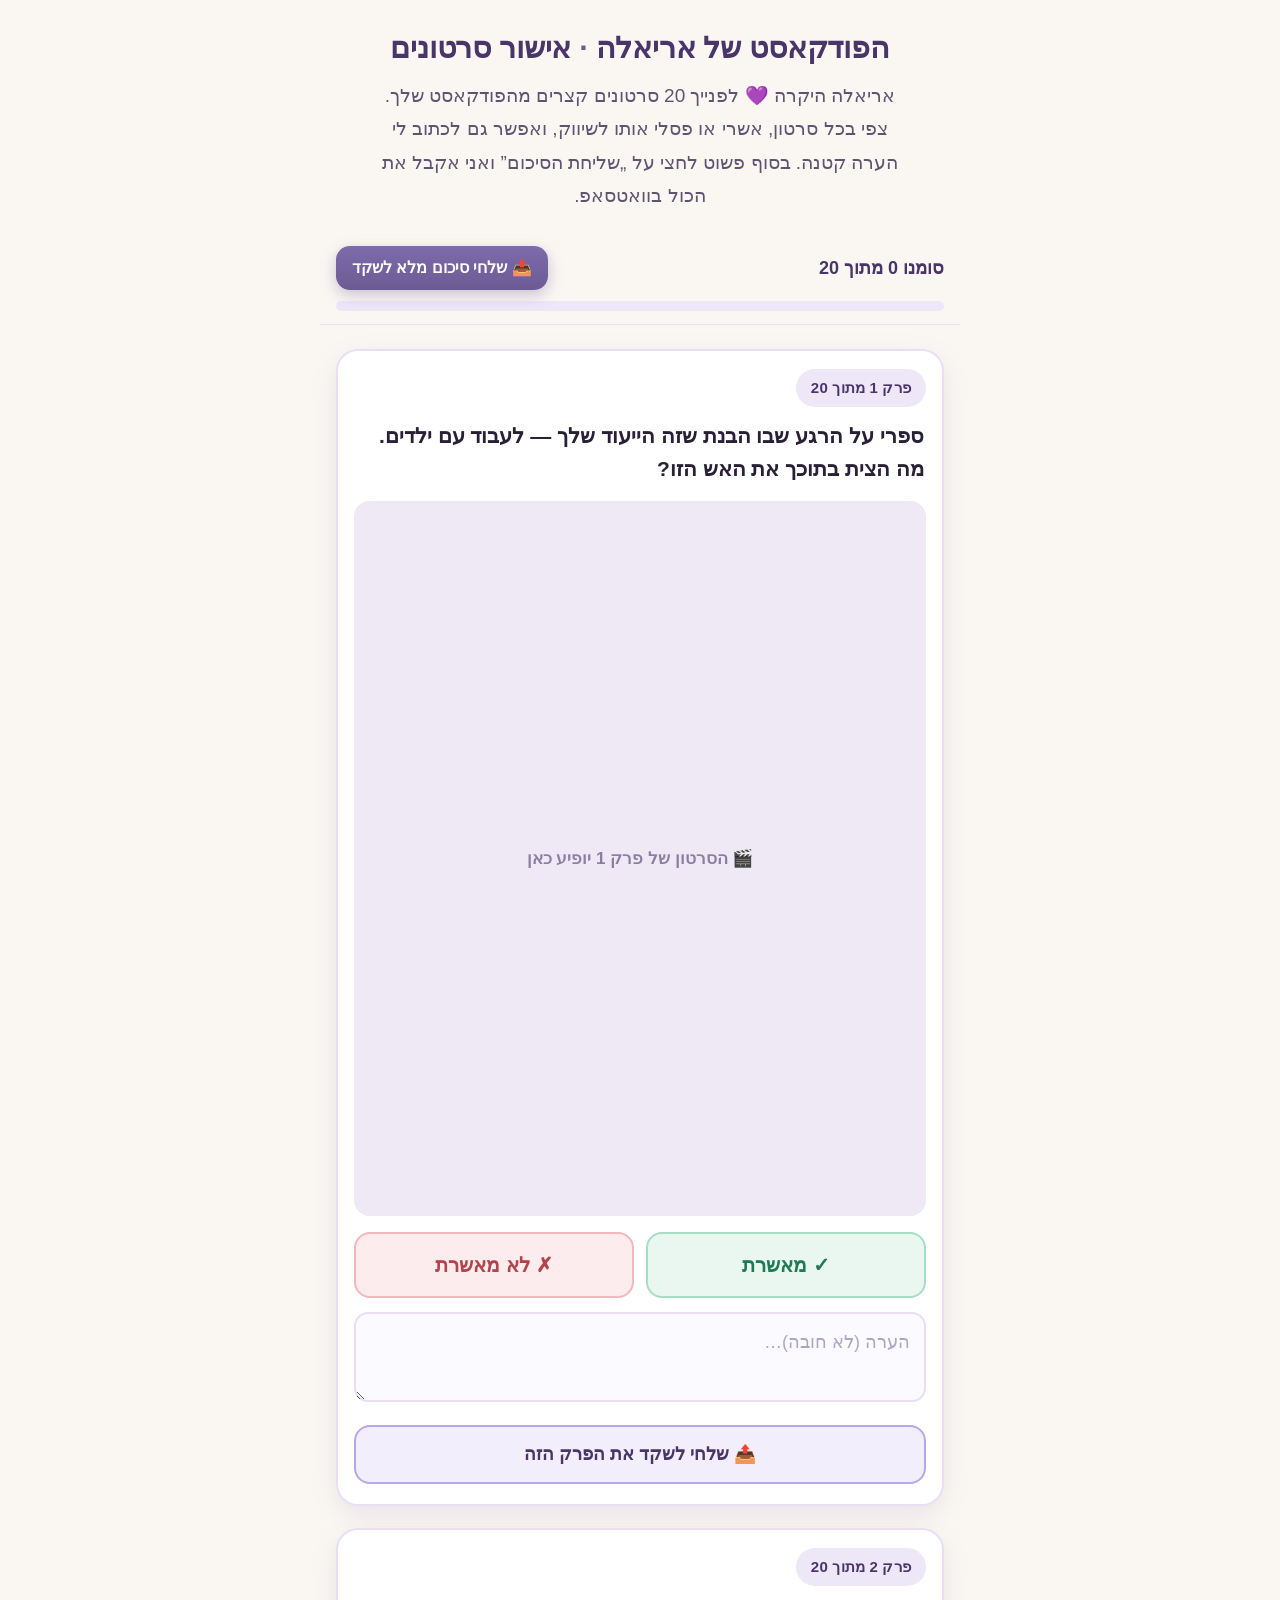
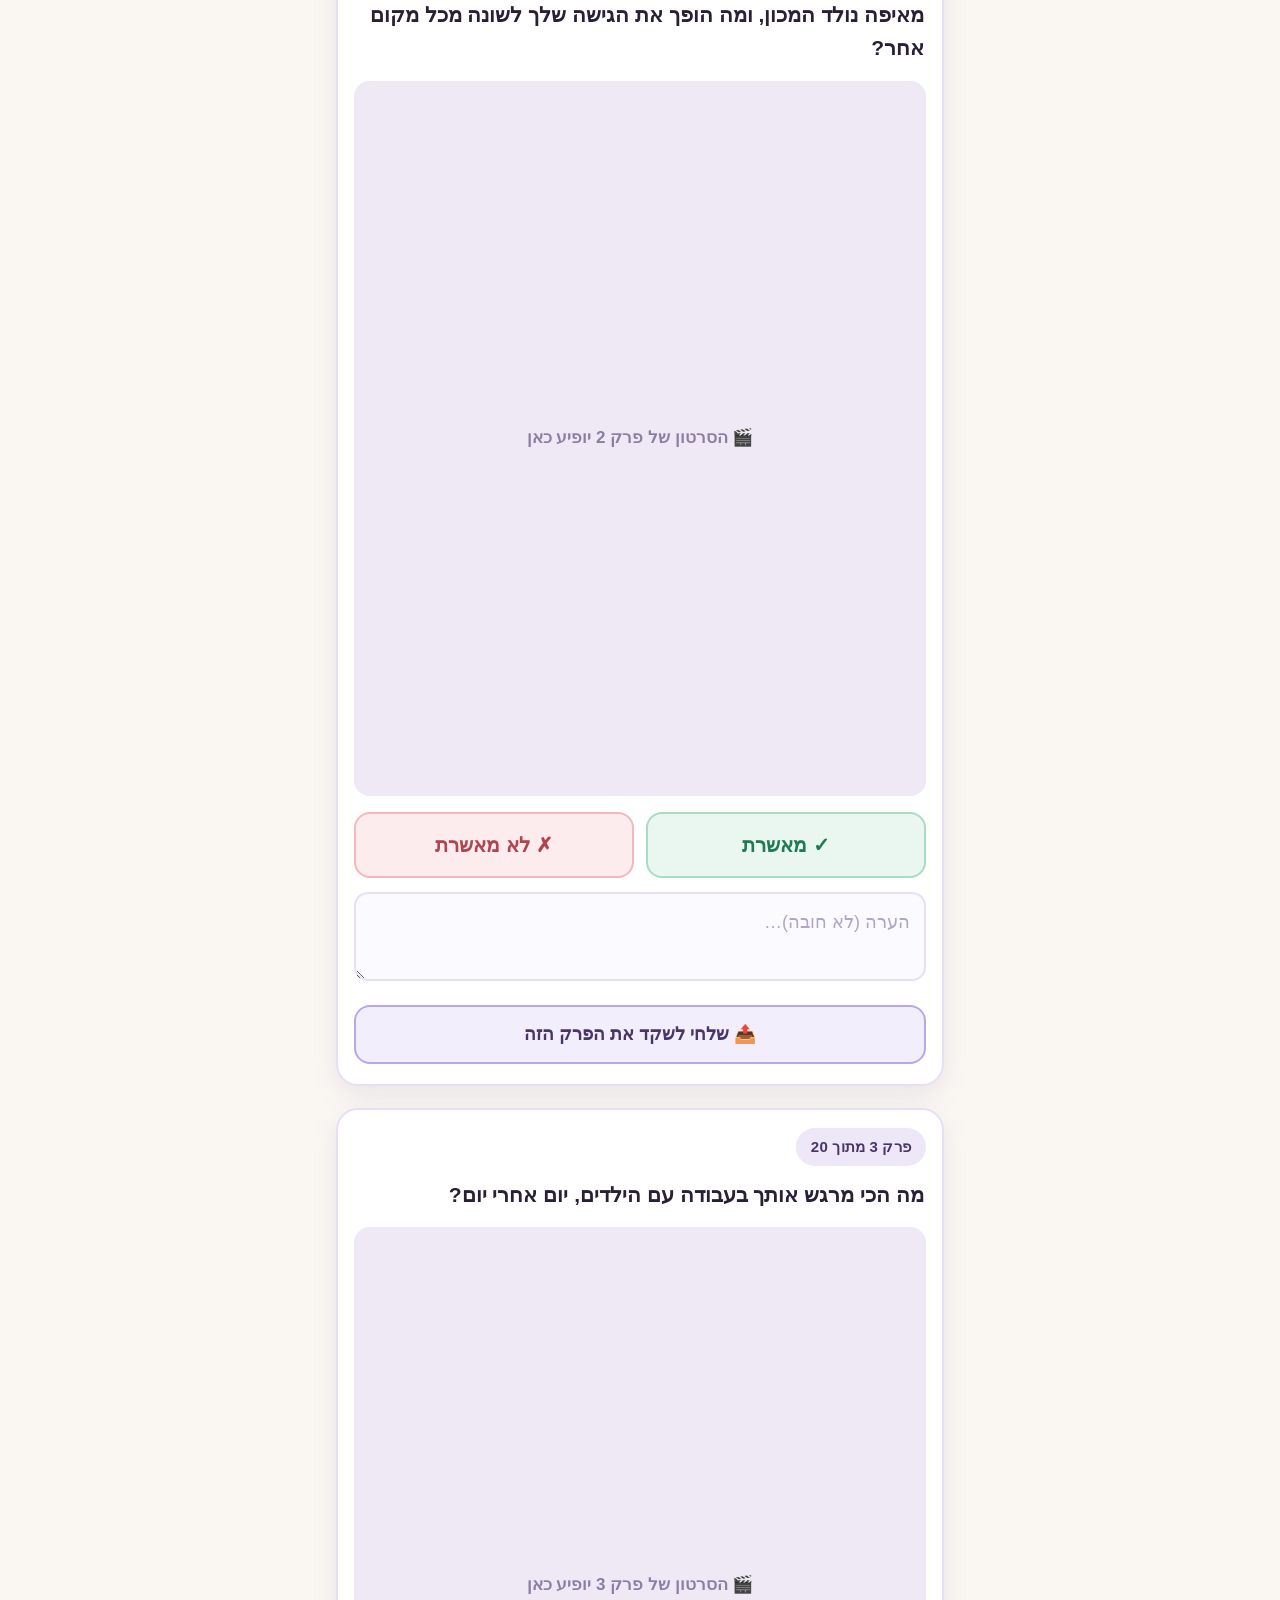
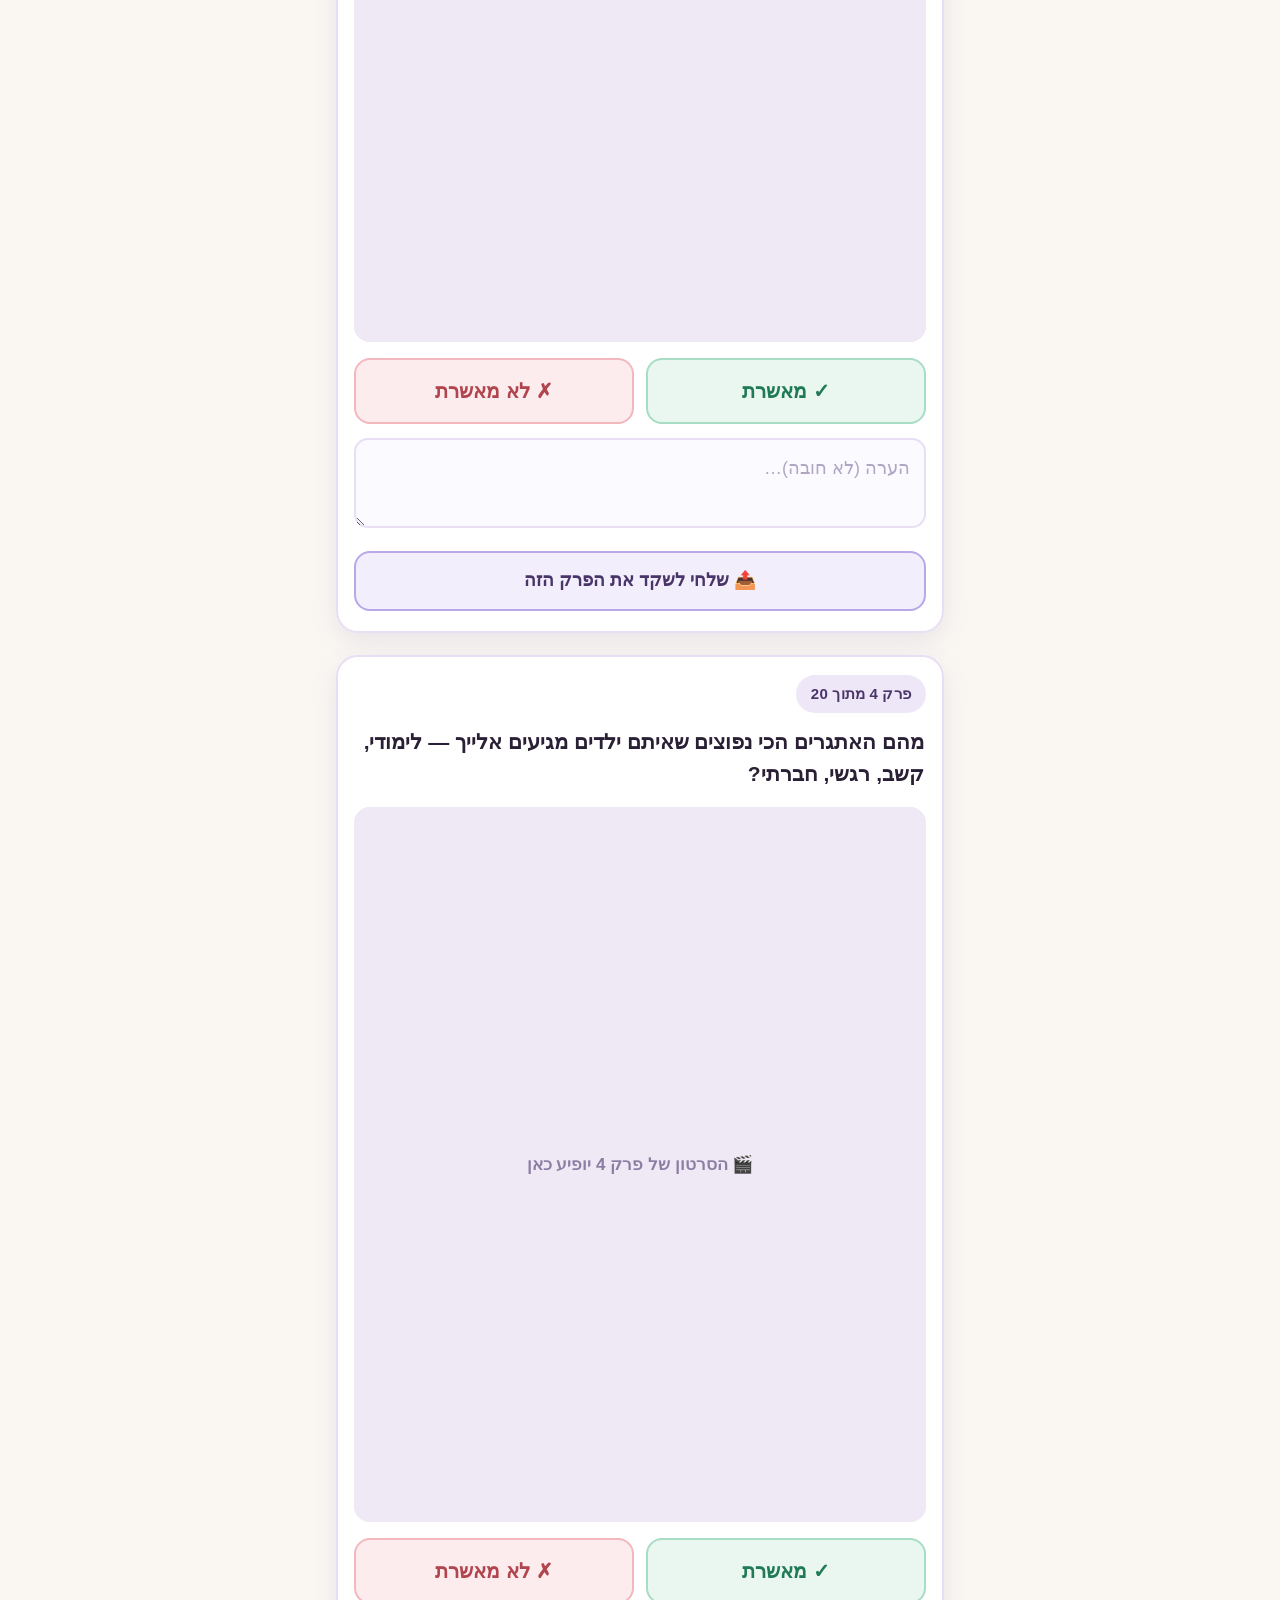
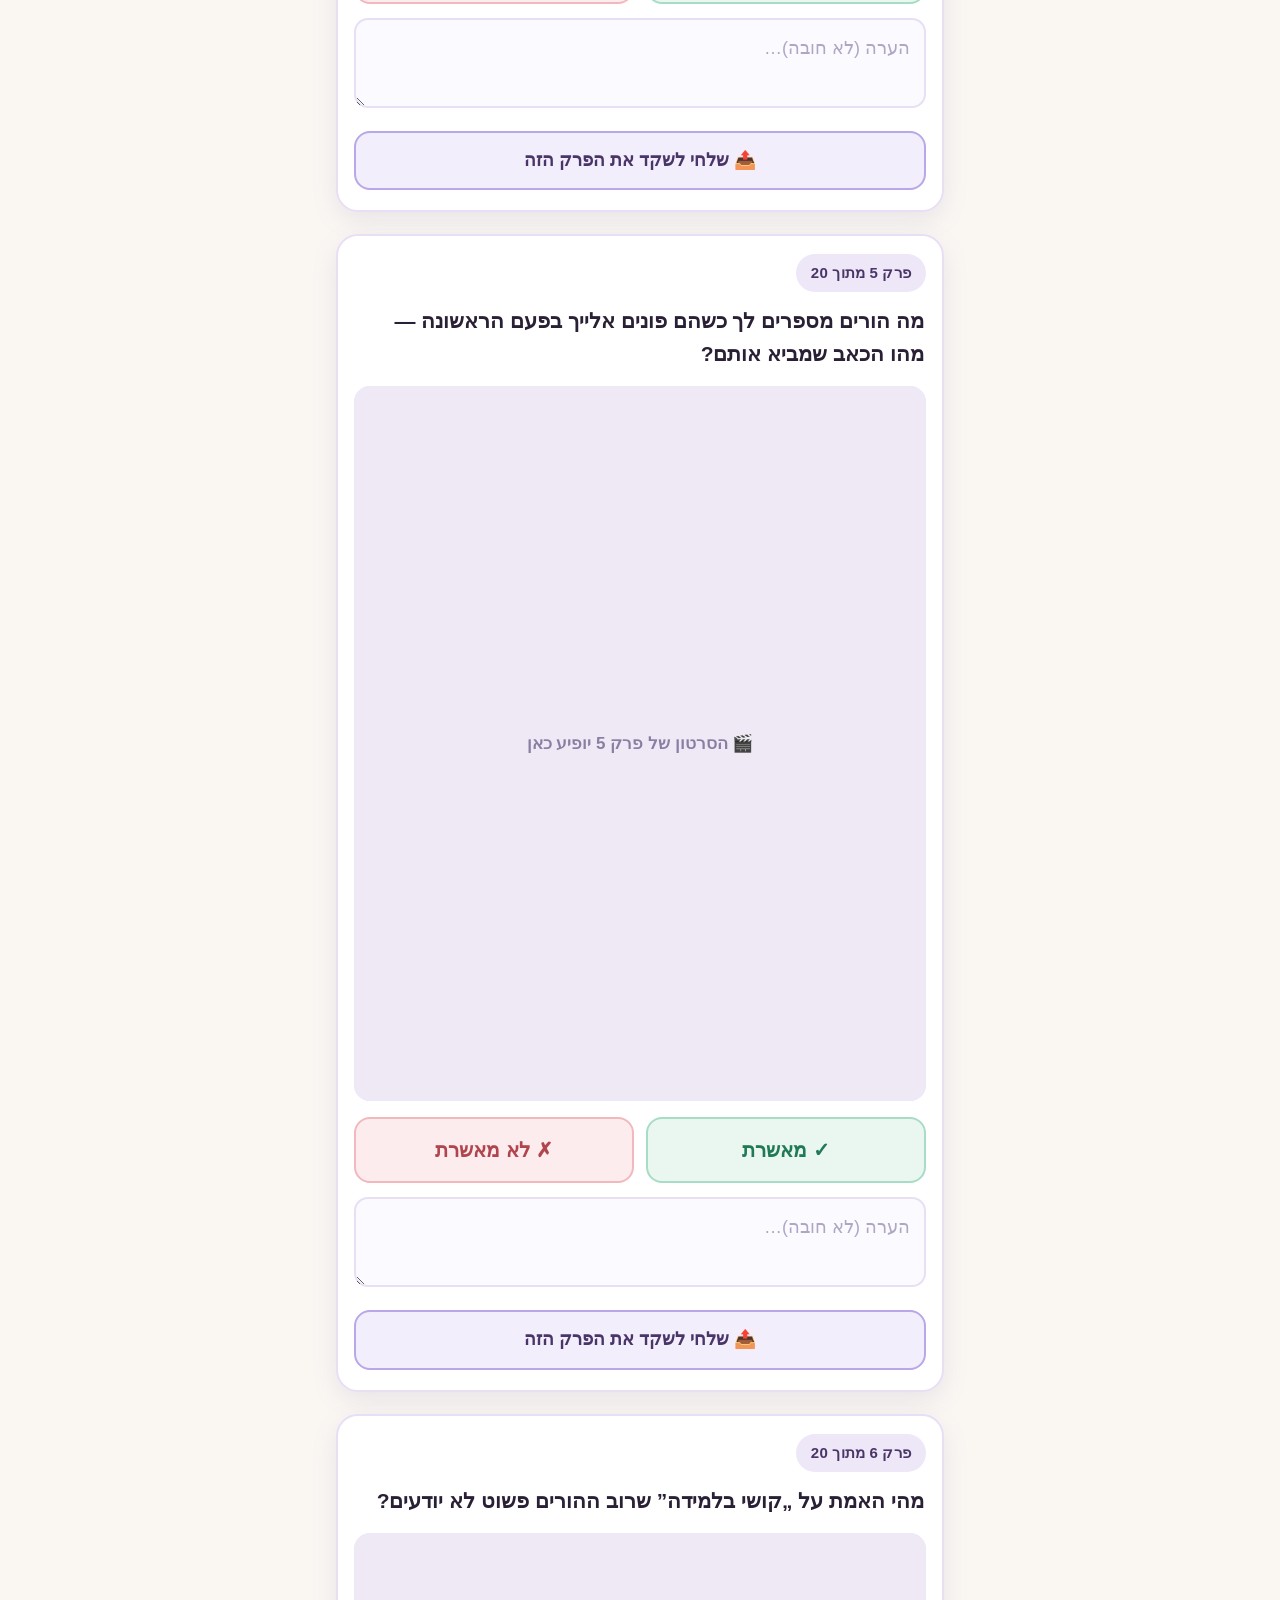
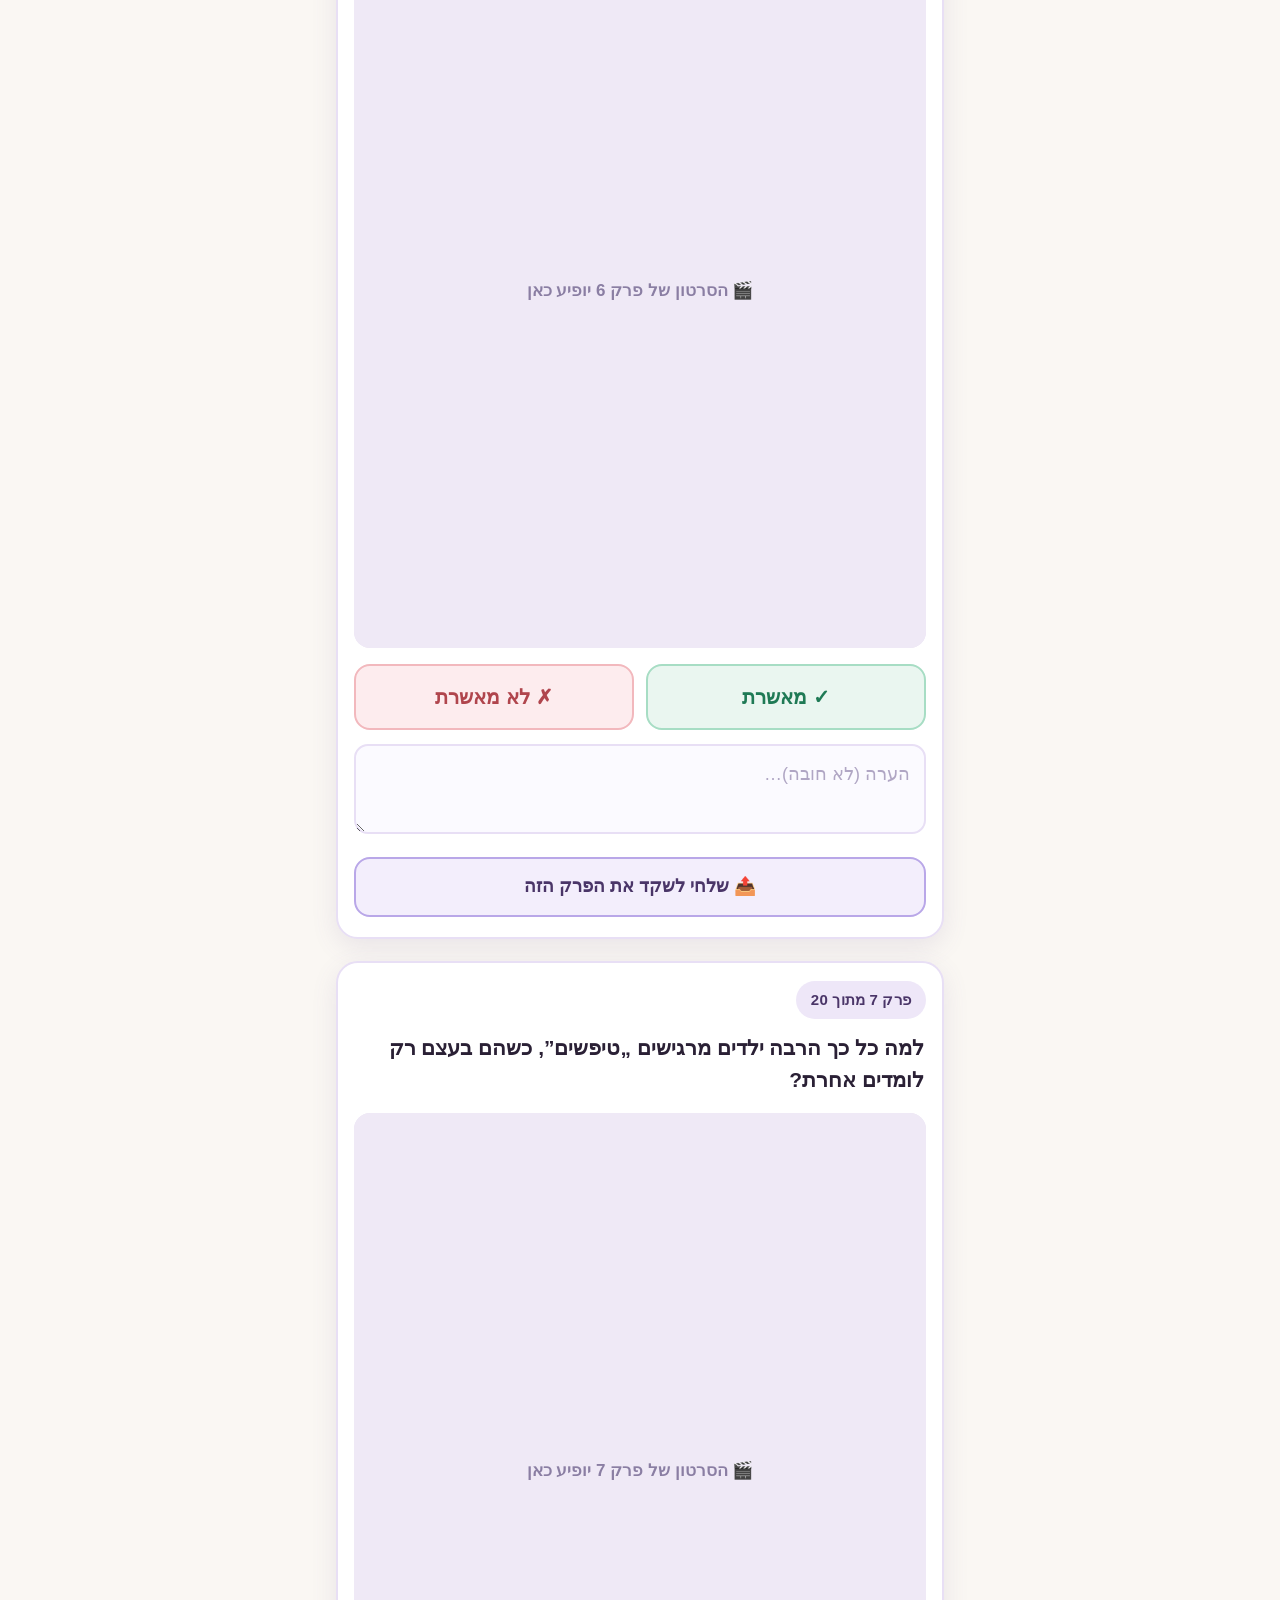
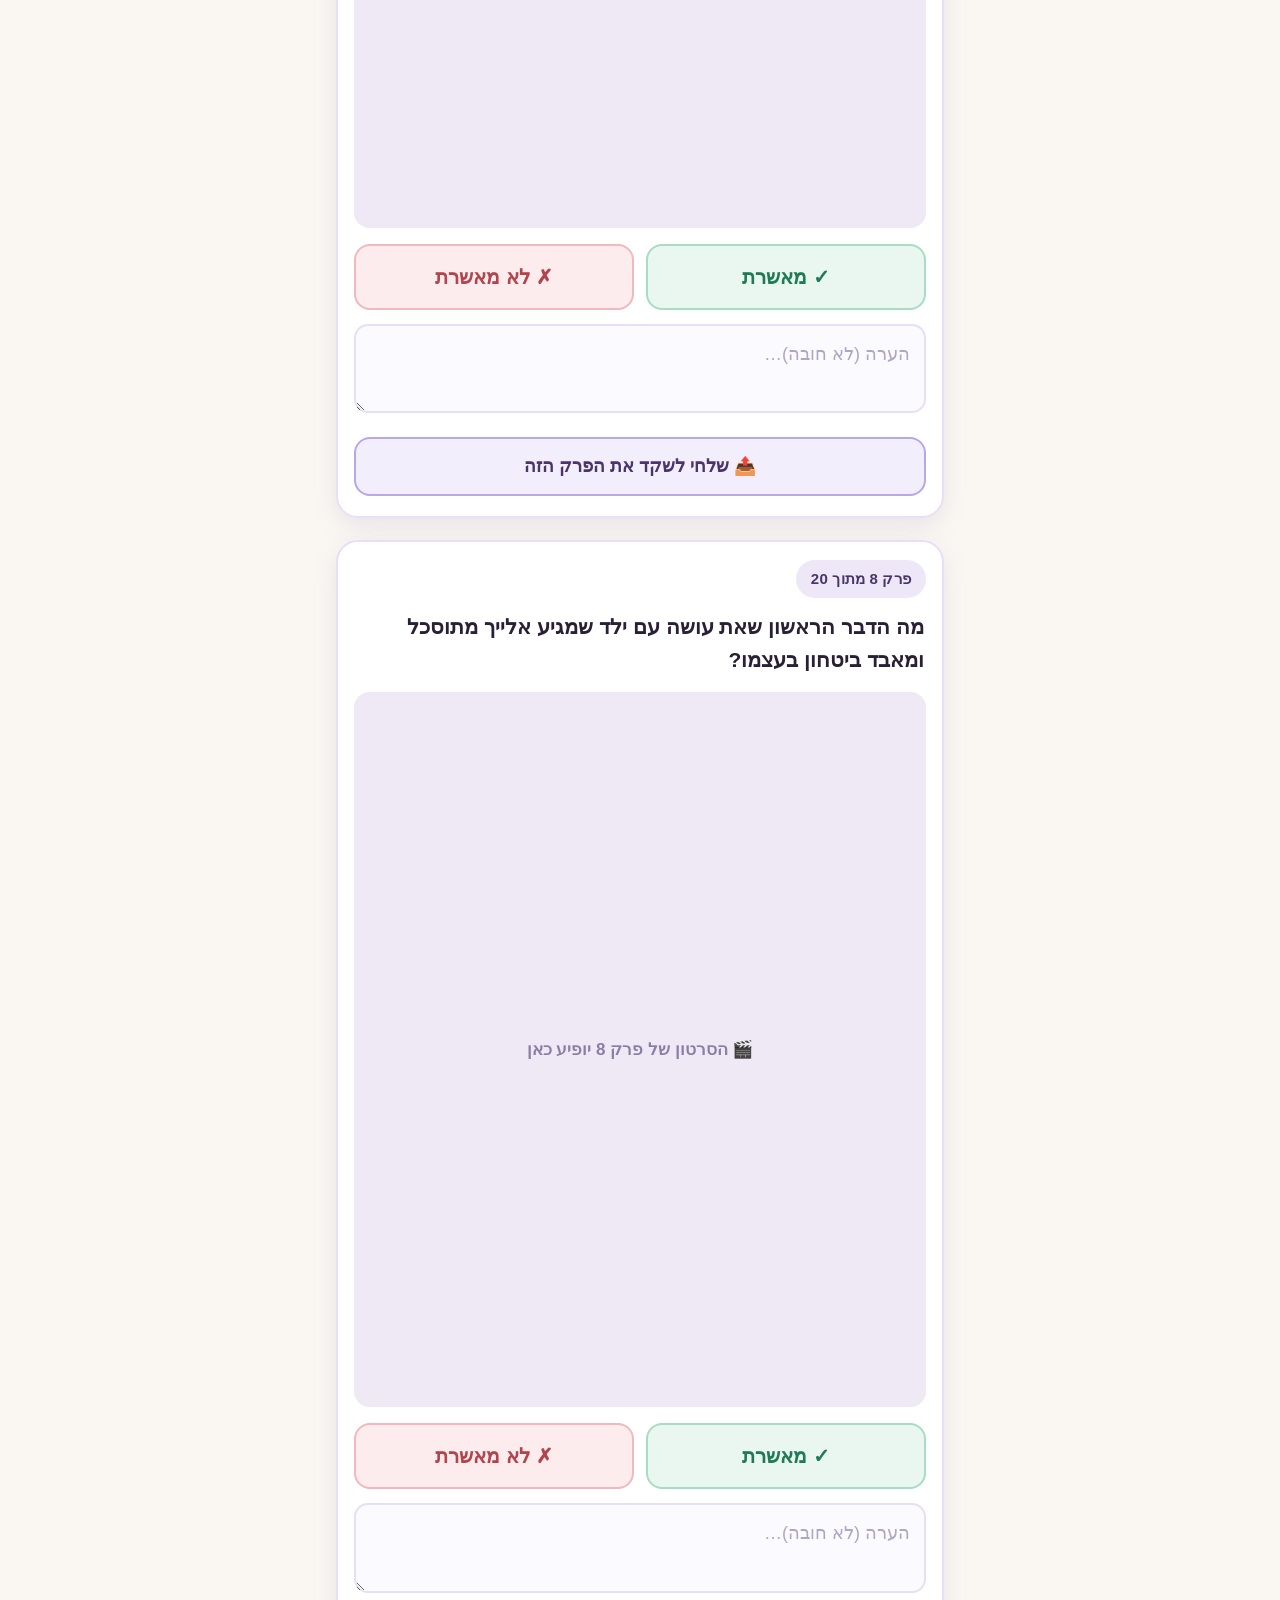
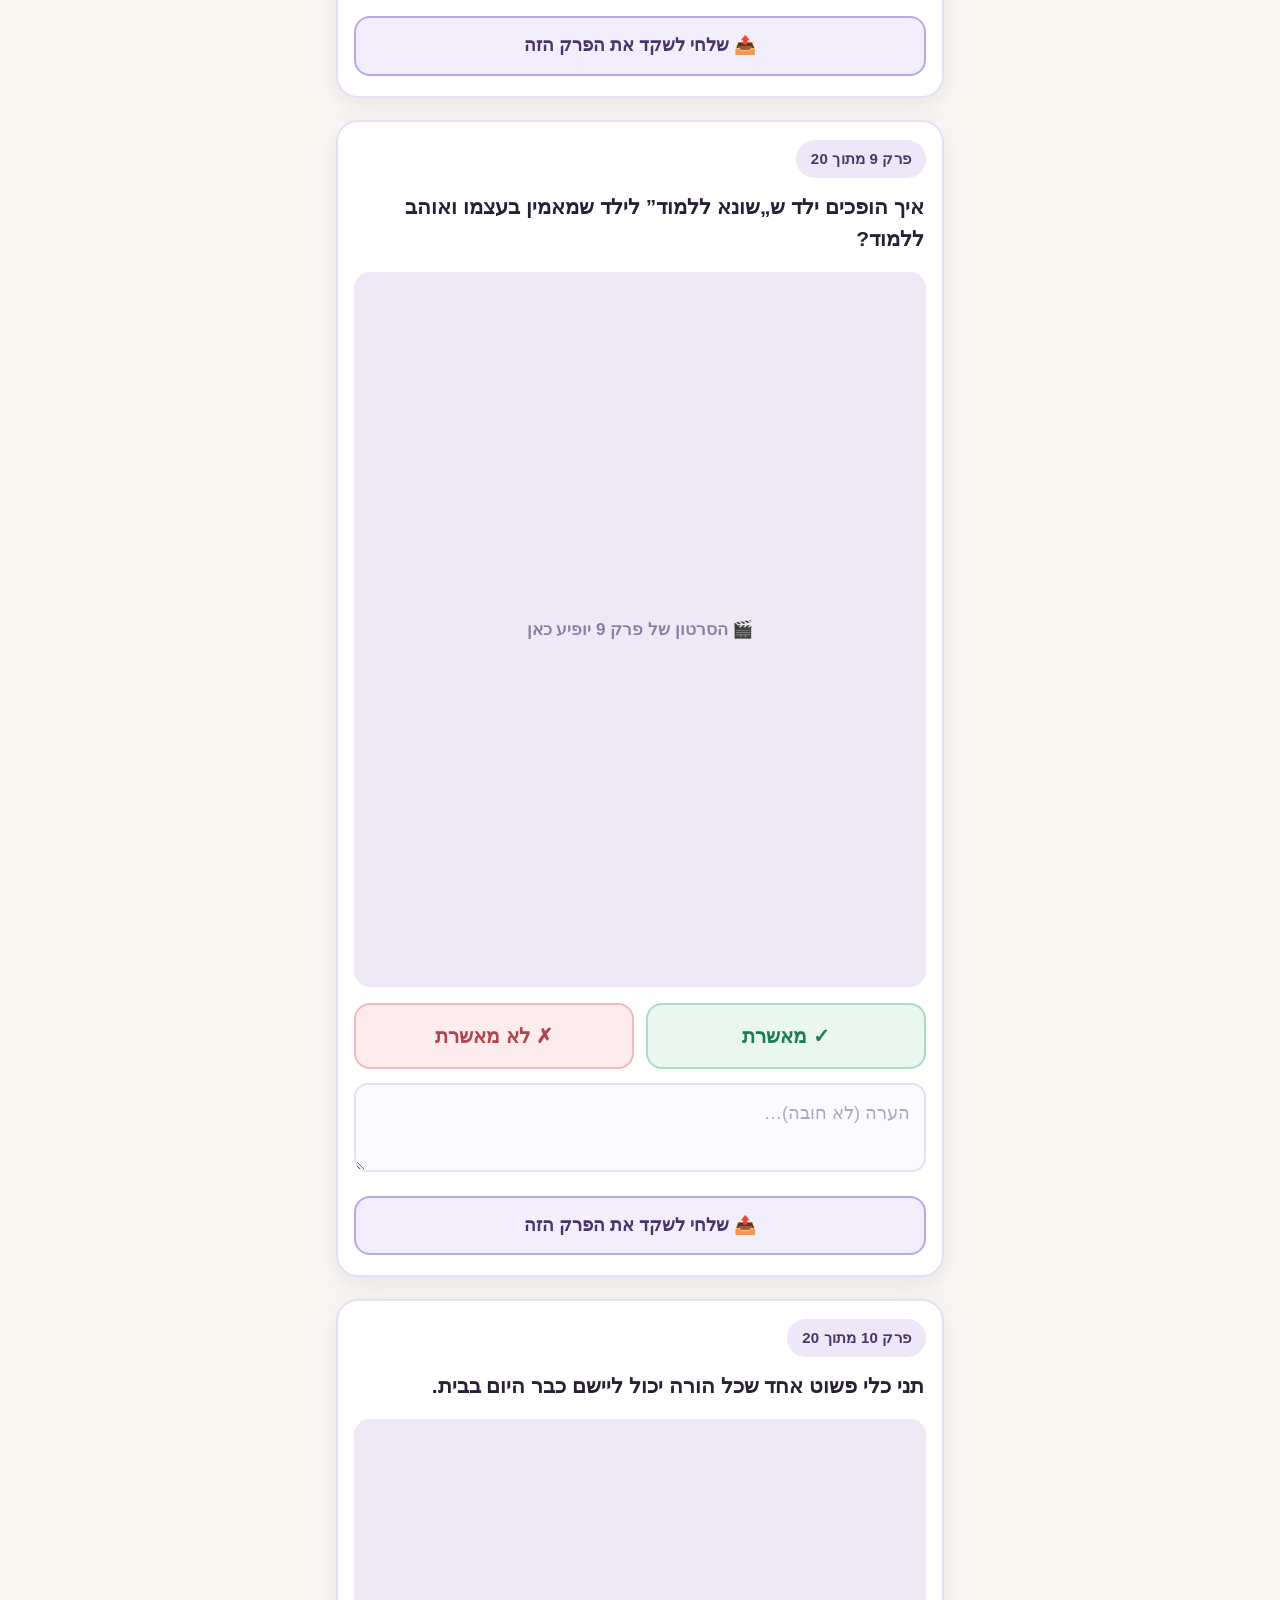
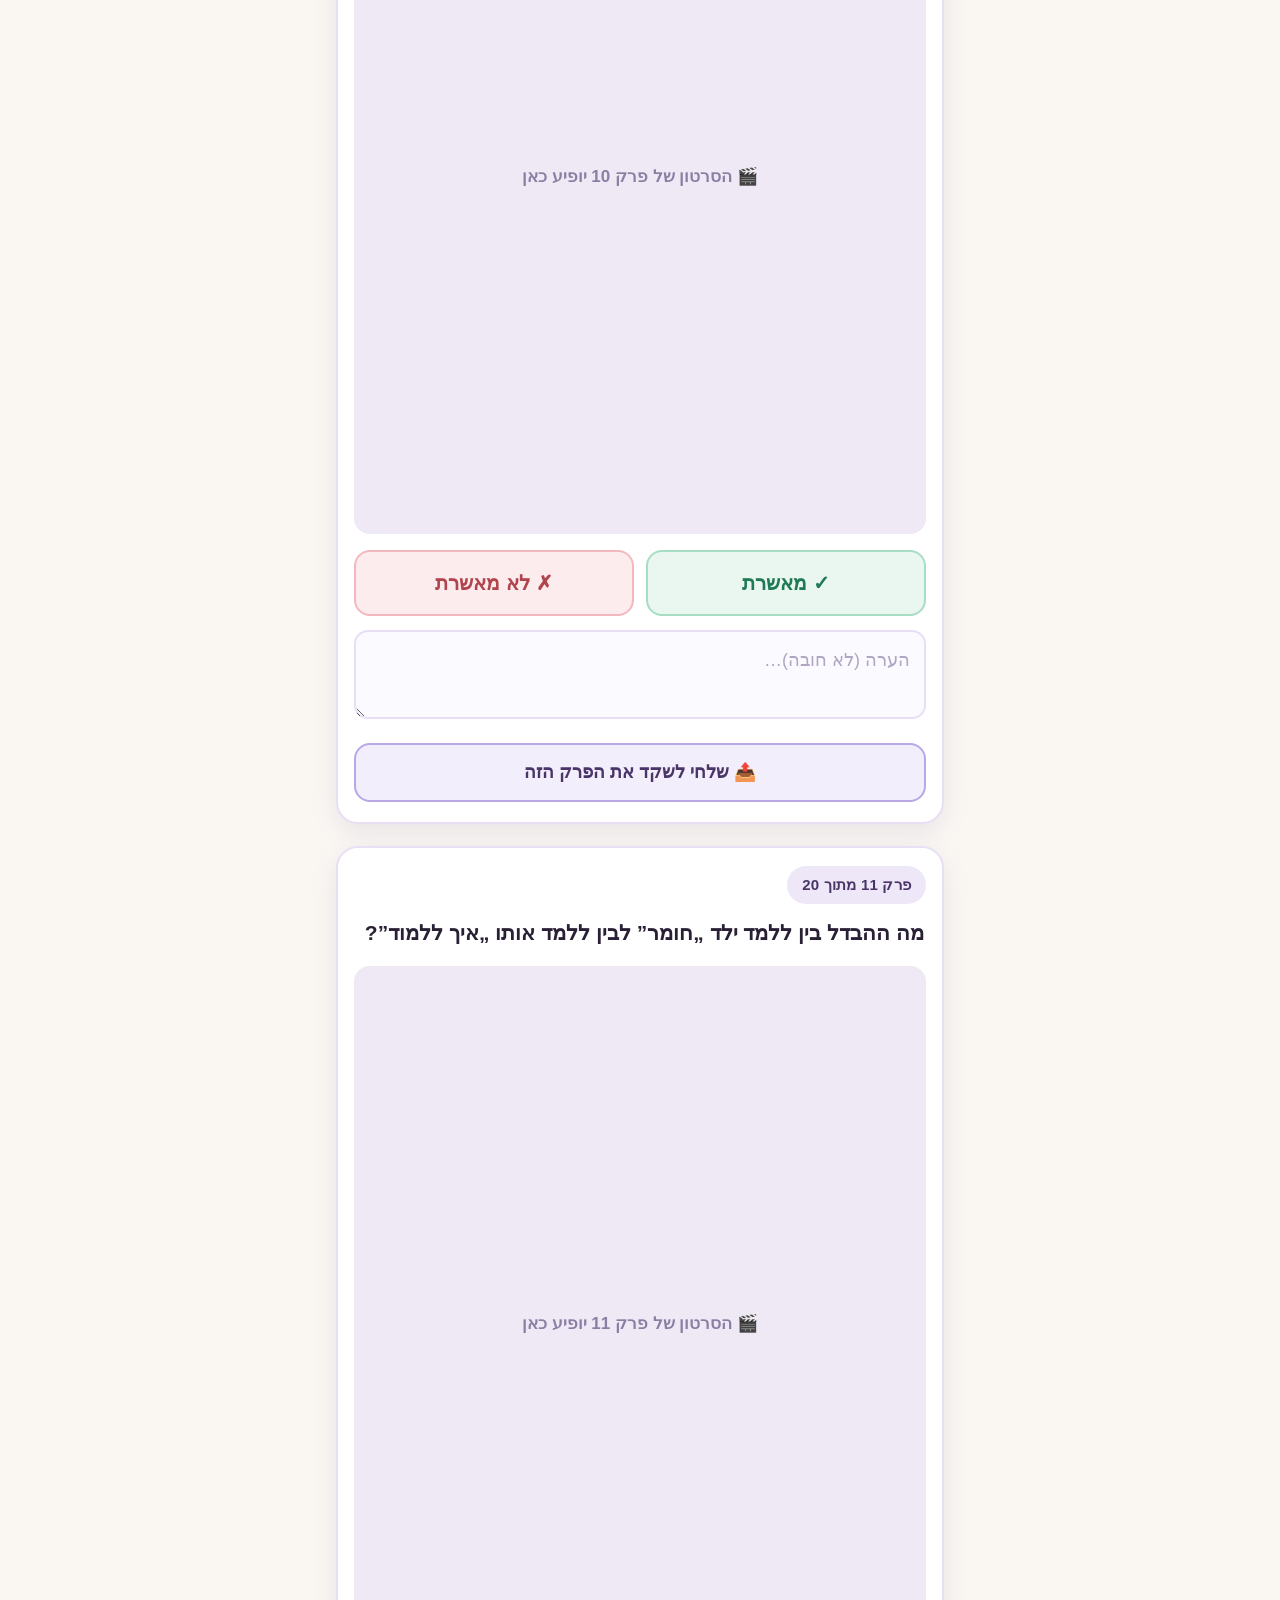
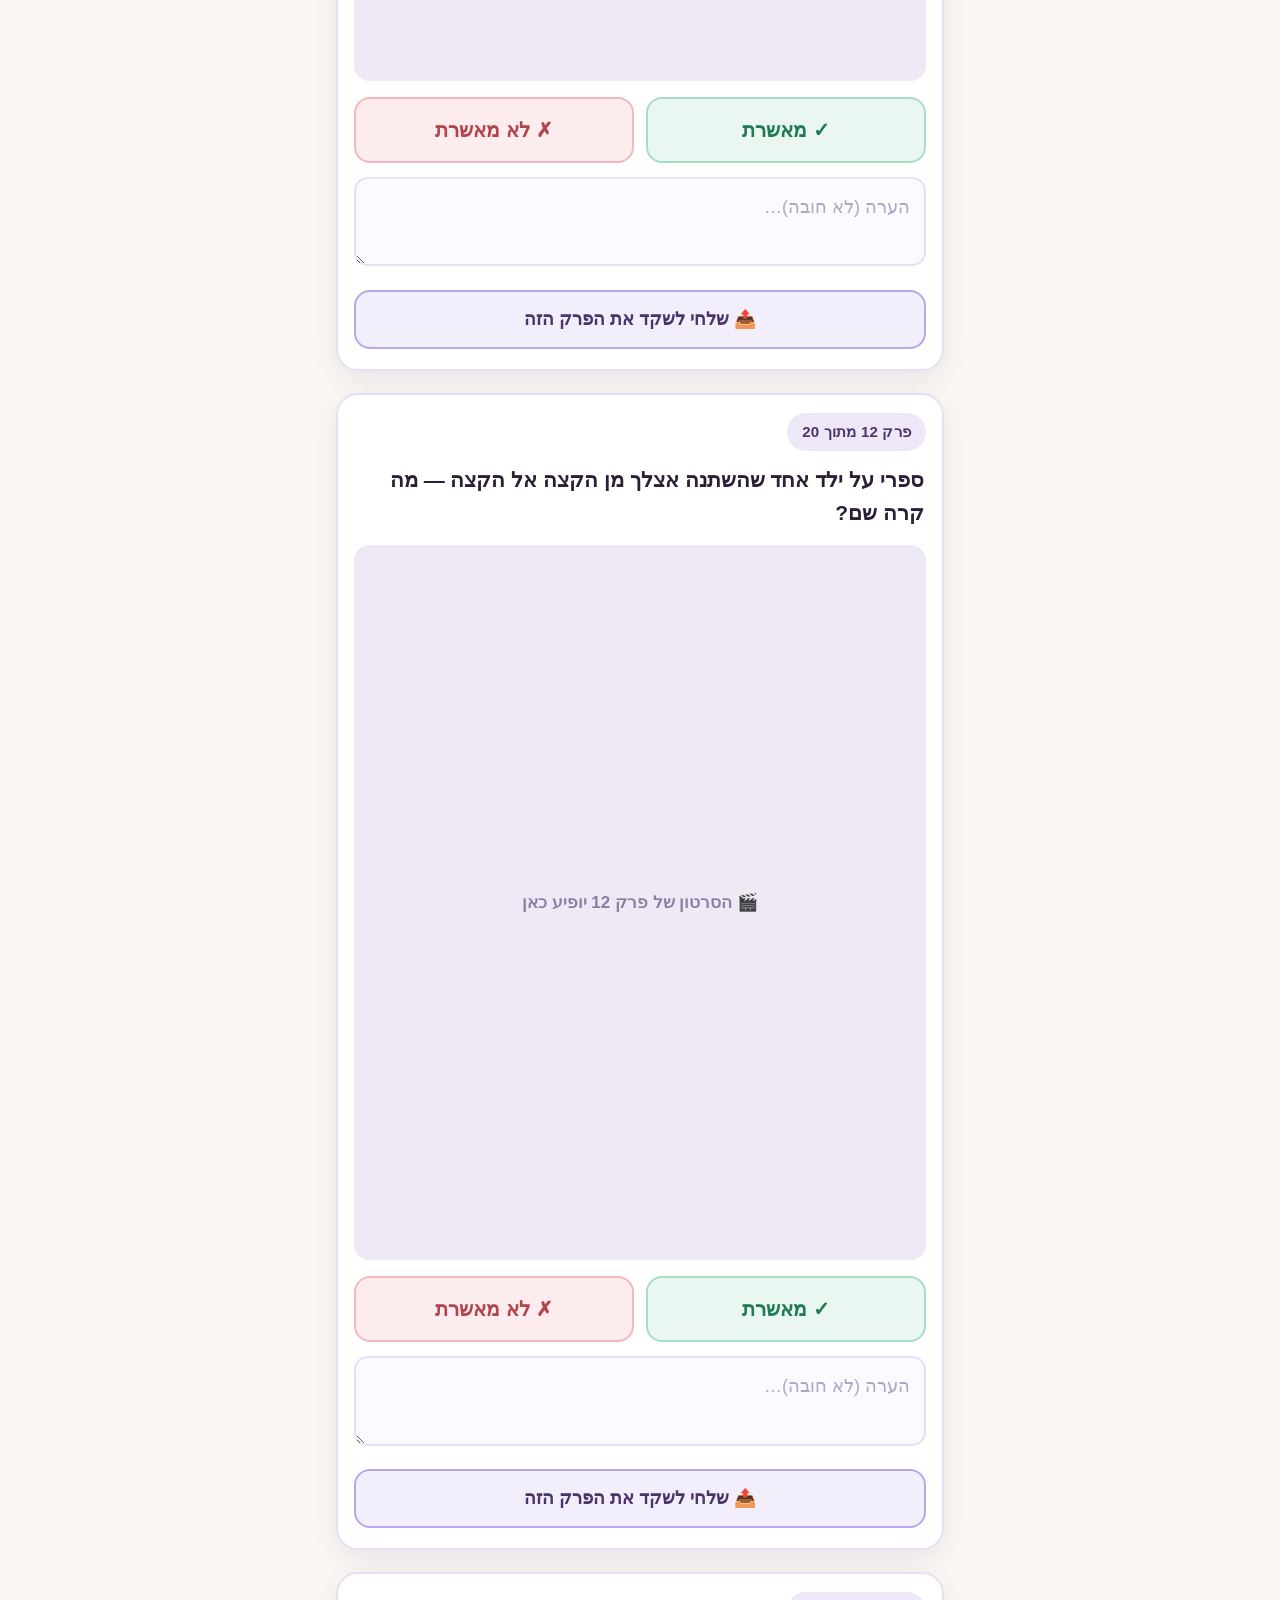
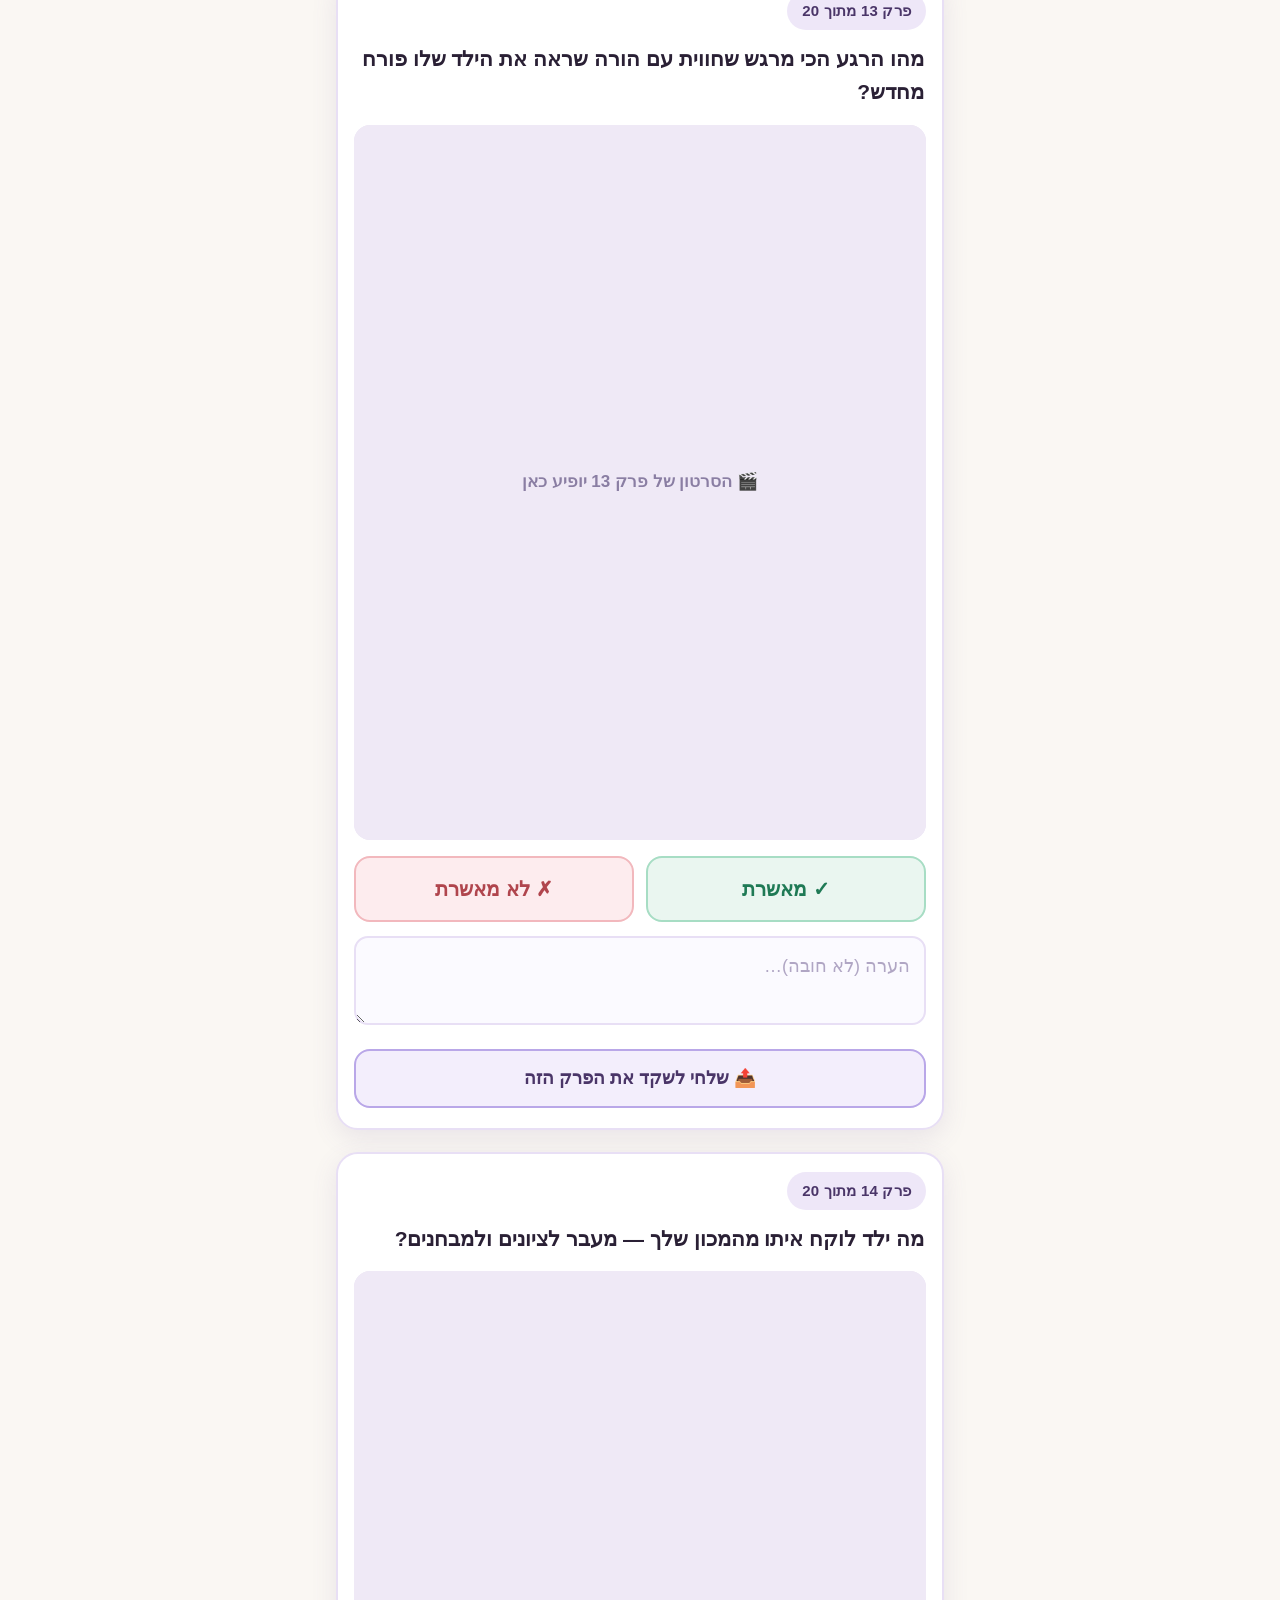
==== commit c25ecc50: "landing(ariela): premium-review fixes — review video src direct (iOS error-fallback fires), podcast " ====
--- a/review/index.html
+++ b/review/index.html
@@ -295,9 +295,7 @@
         '</div>' +
         '<p class="q">' + esc(QUESTIONS[n-1]) + '</p>' +
         '<div class="video-wrap">' +
-          '<video controls preload="metadata" playsinline>' +
-            '<source src="../videos/ariela_q' + pad2(n) + '.mp4" type="video/mp4">' +
-          '</video>' +
+          '<video controls preload="metadata" playsinline src="../videos/ariela_q' + pad2(n) + '.mp4"></video>' +
           '<div class="vid-fallback">🎬 הסרטון של פרק ' + n + ' יופיע כאן</div>' +
         '</div>' +
         '<div class="choices">' +
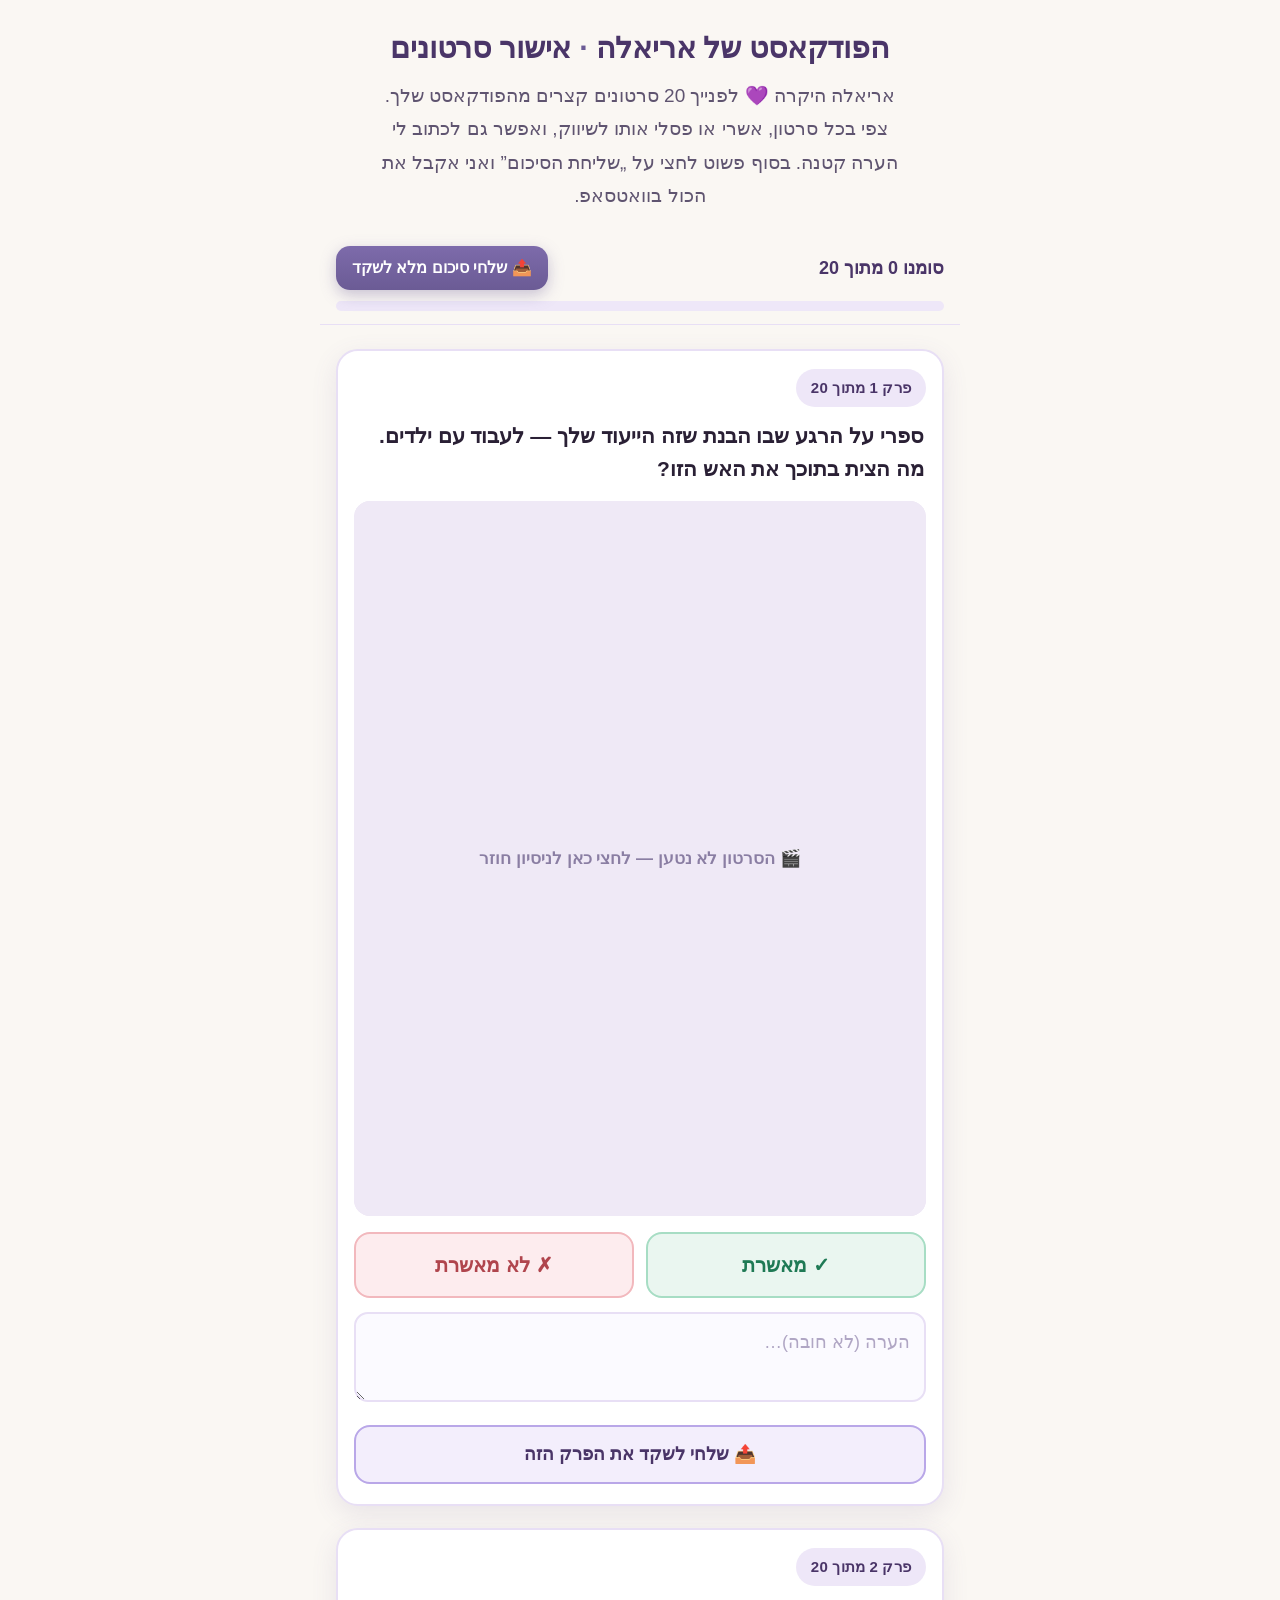
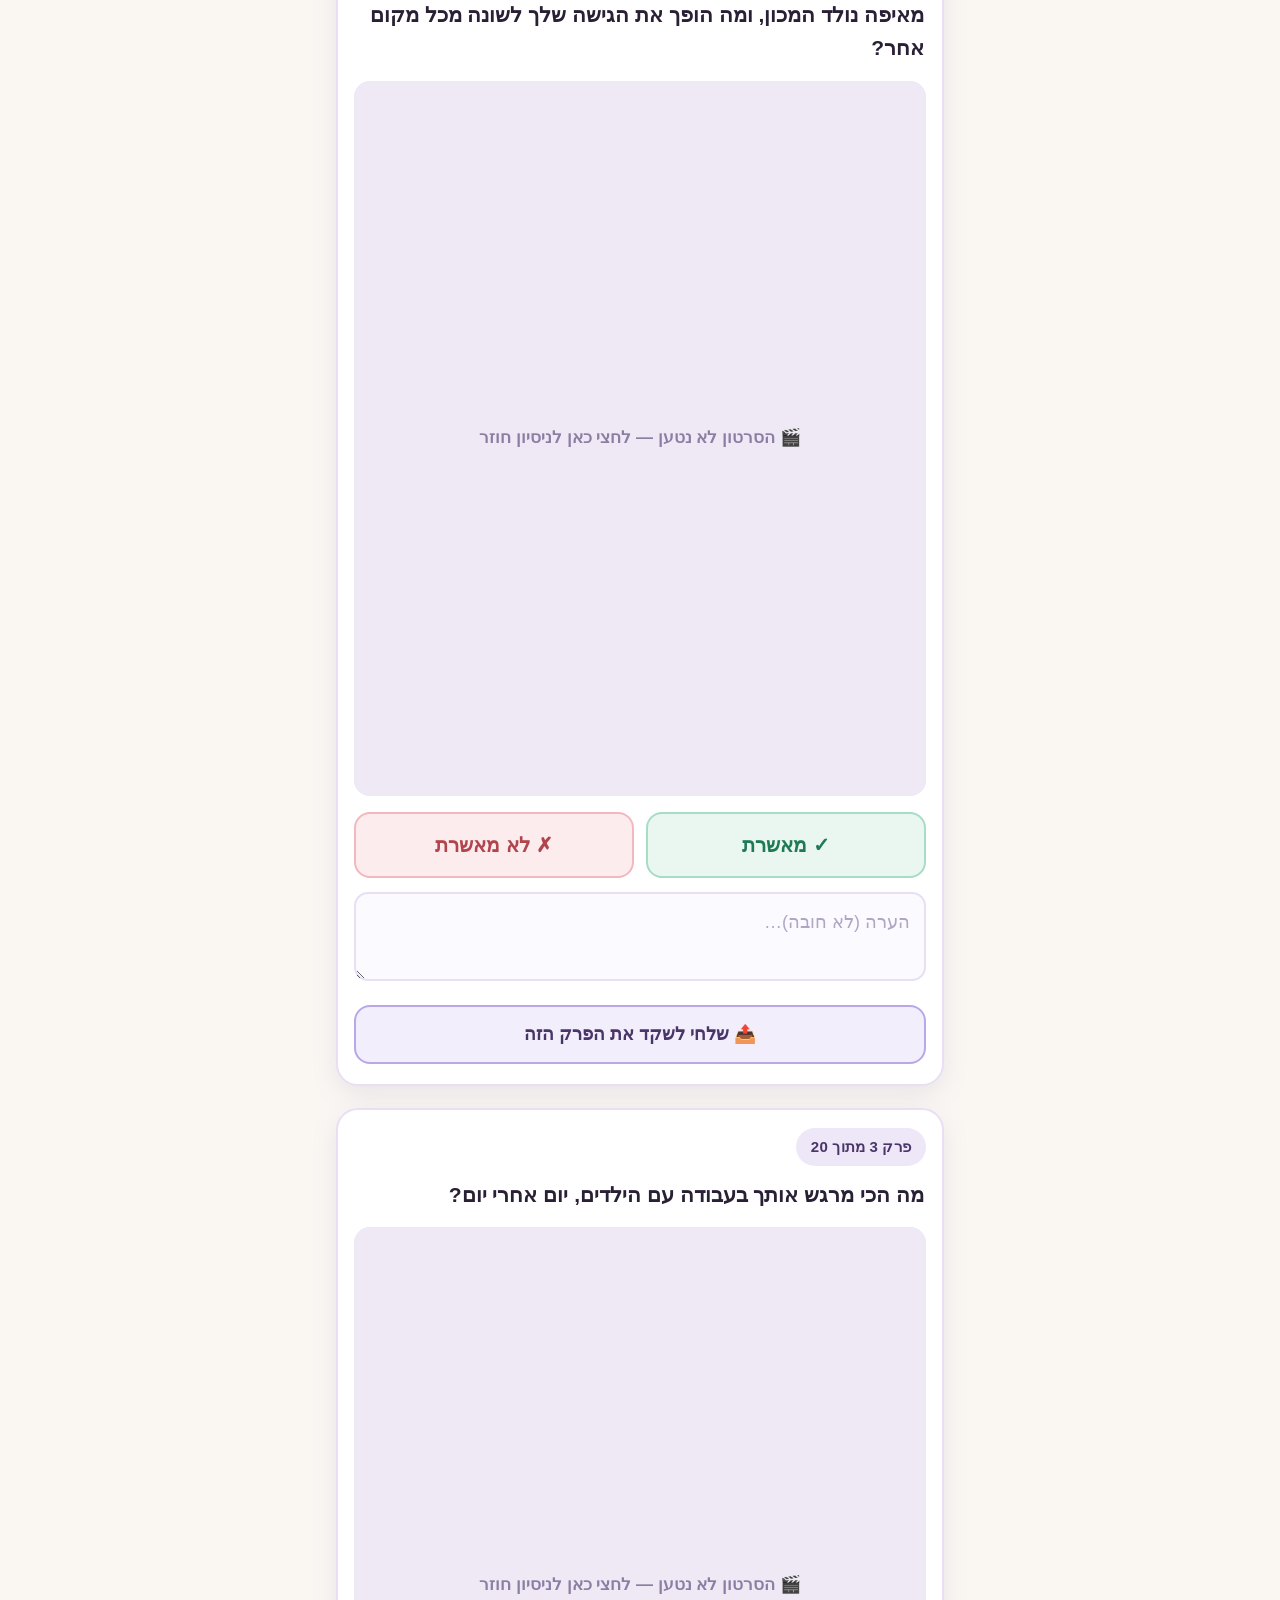
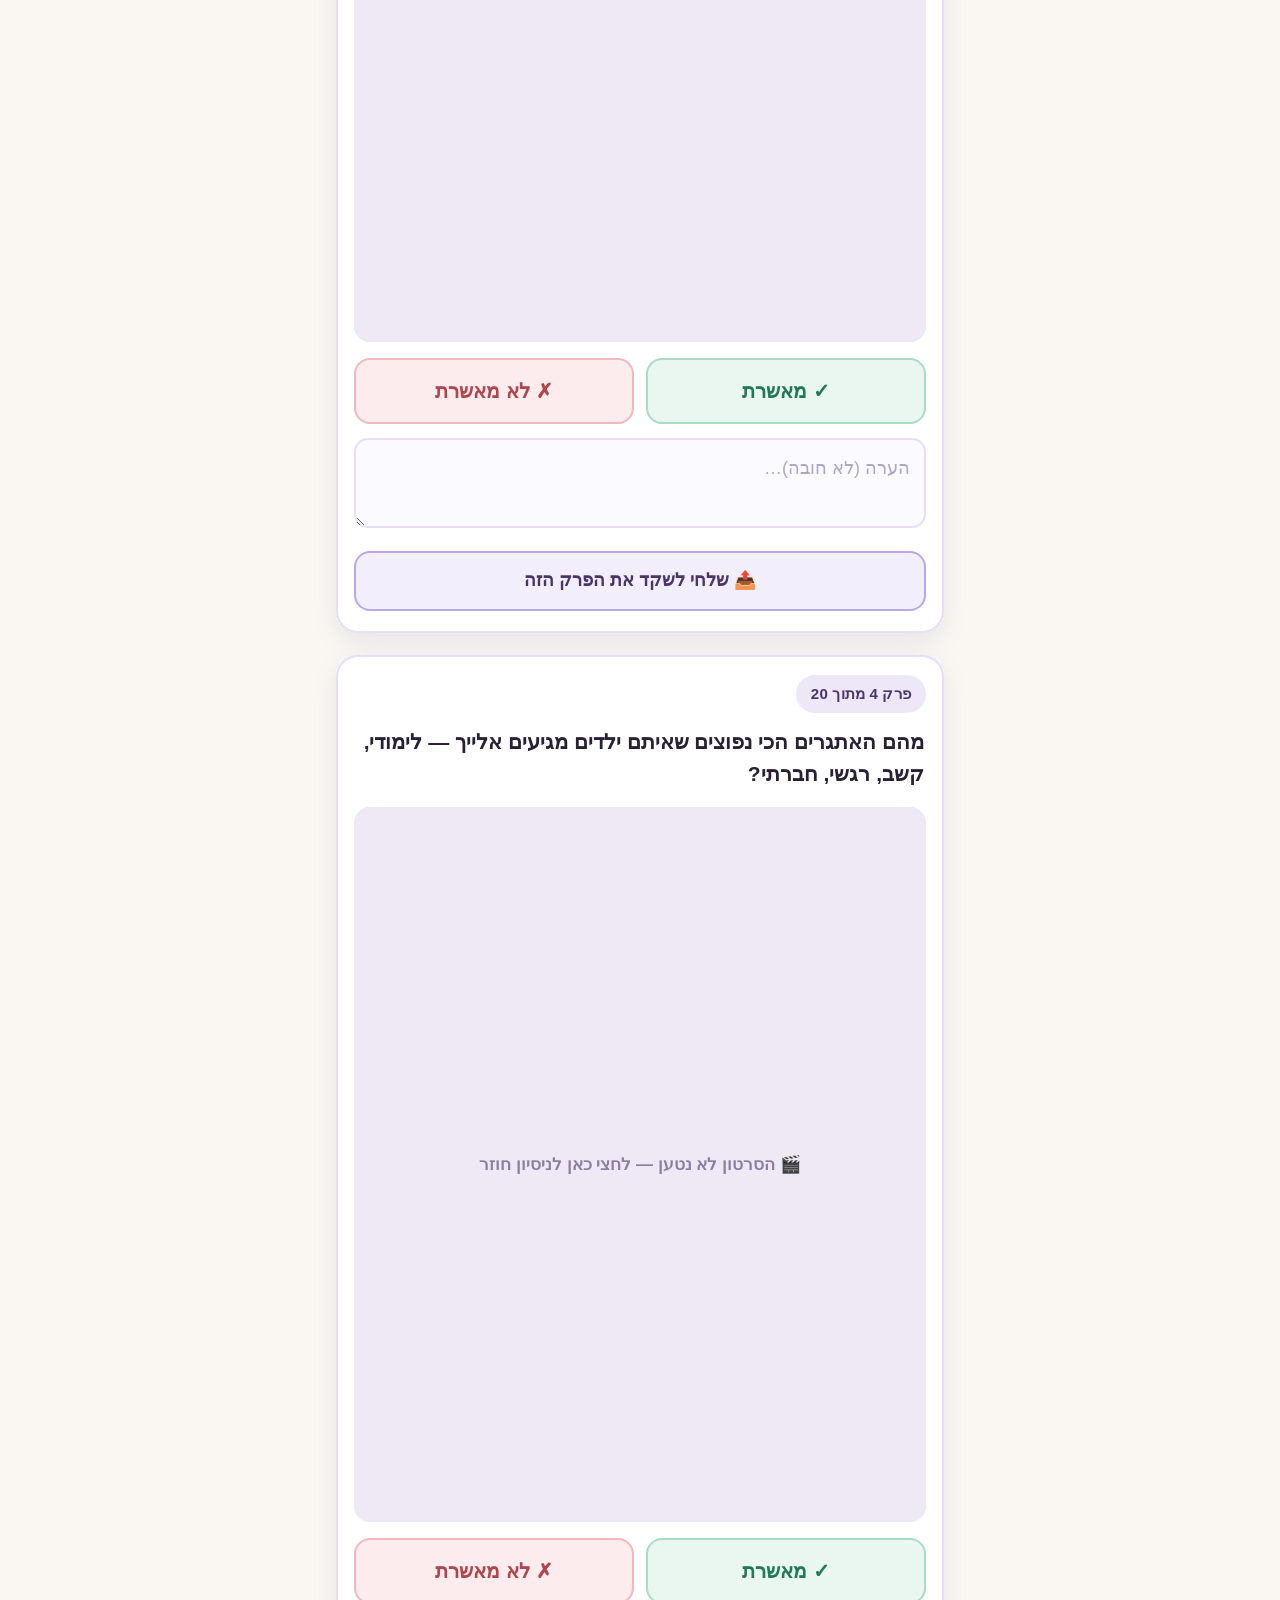
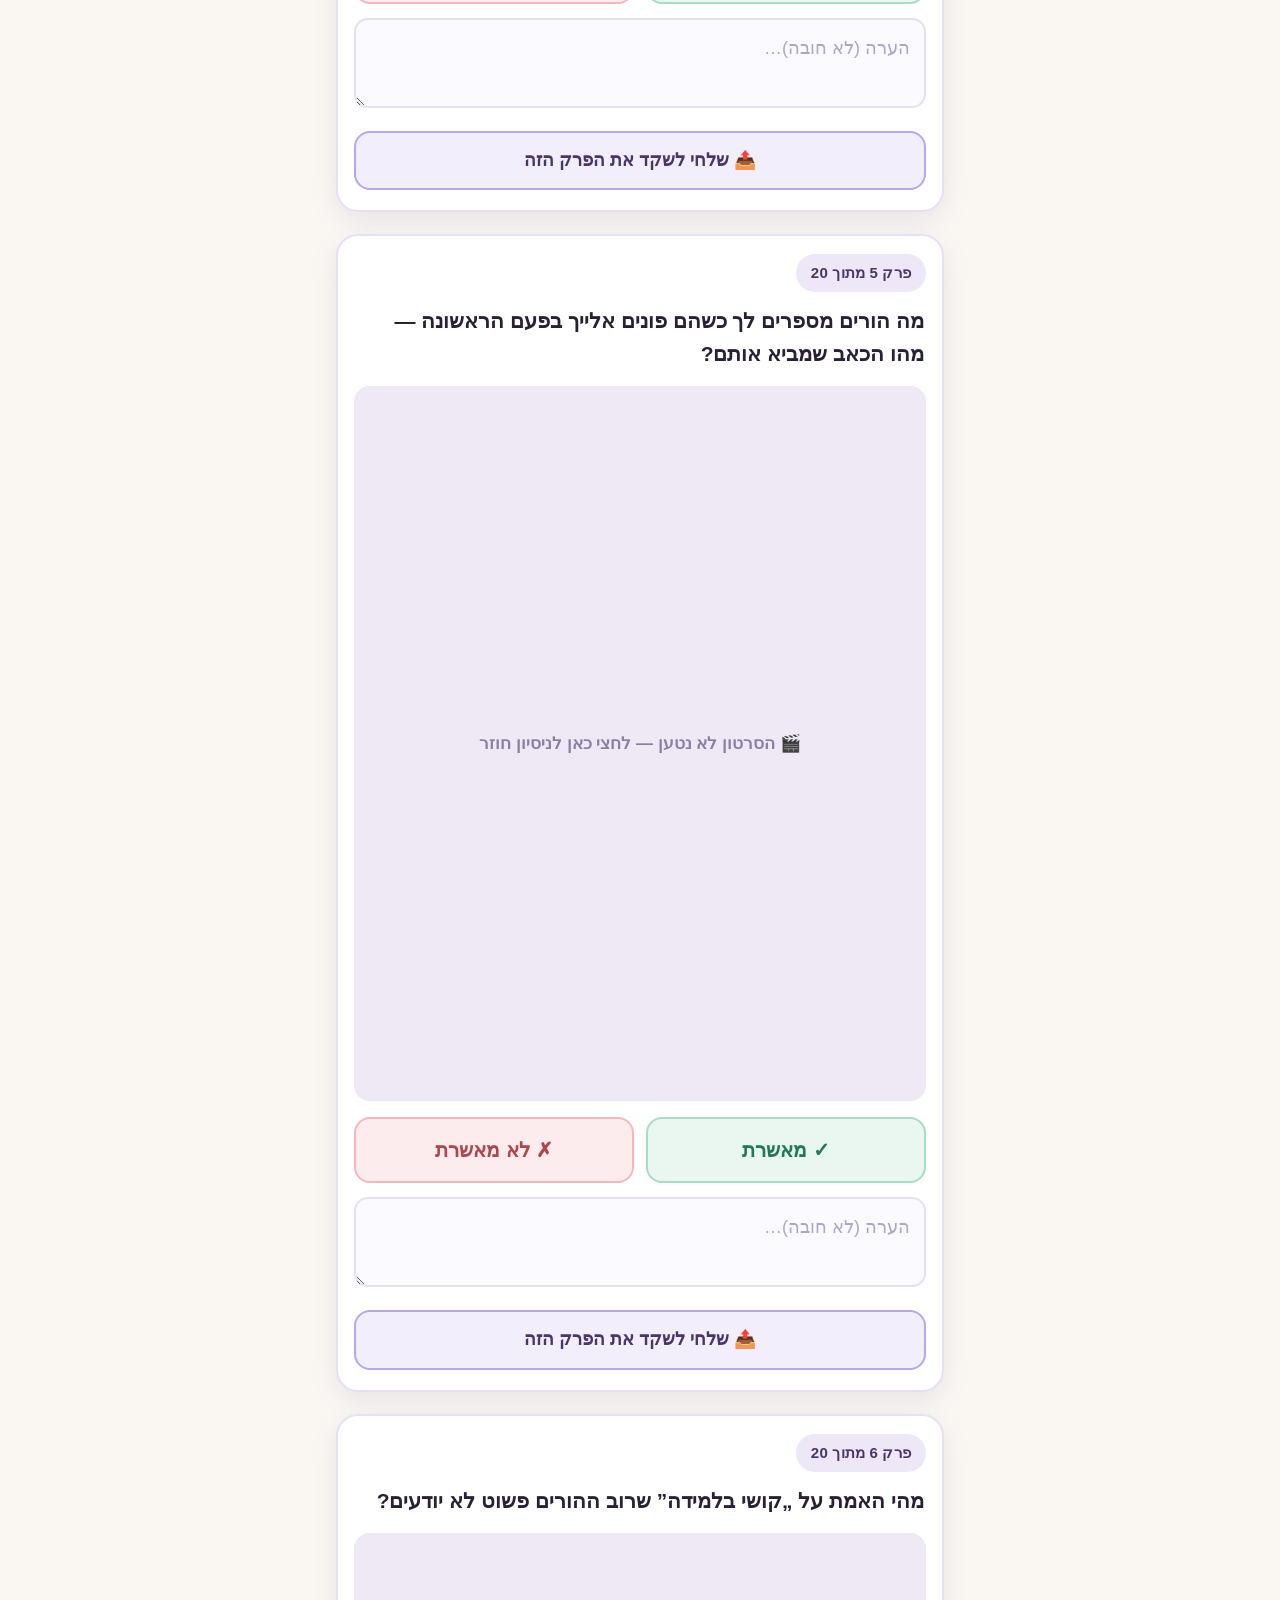
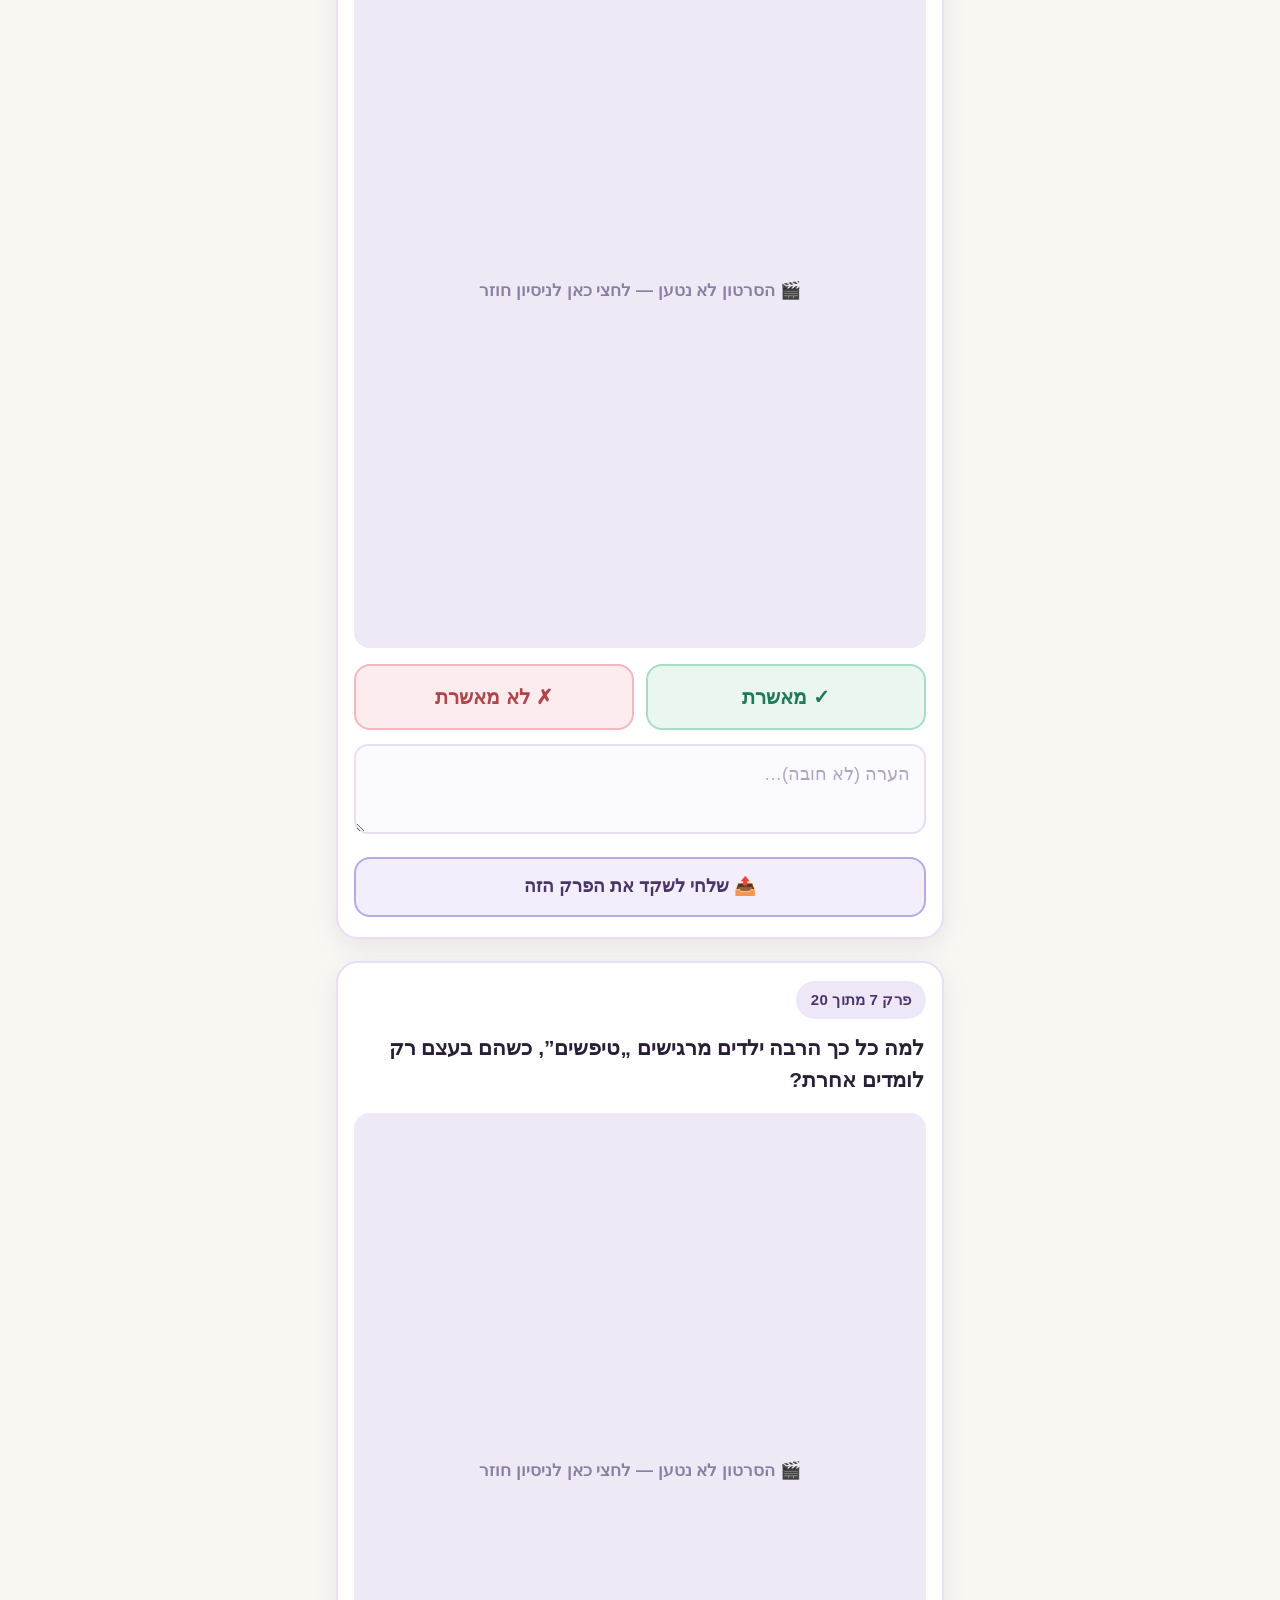
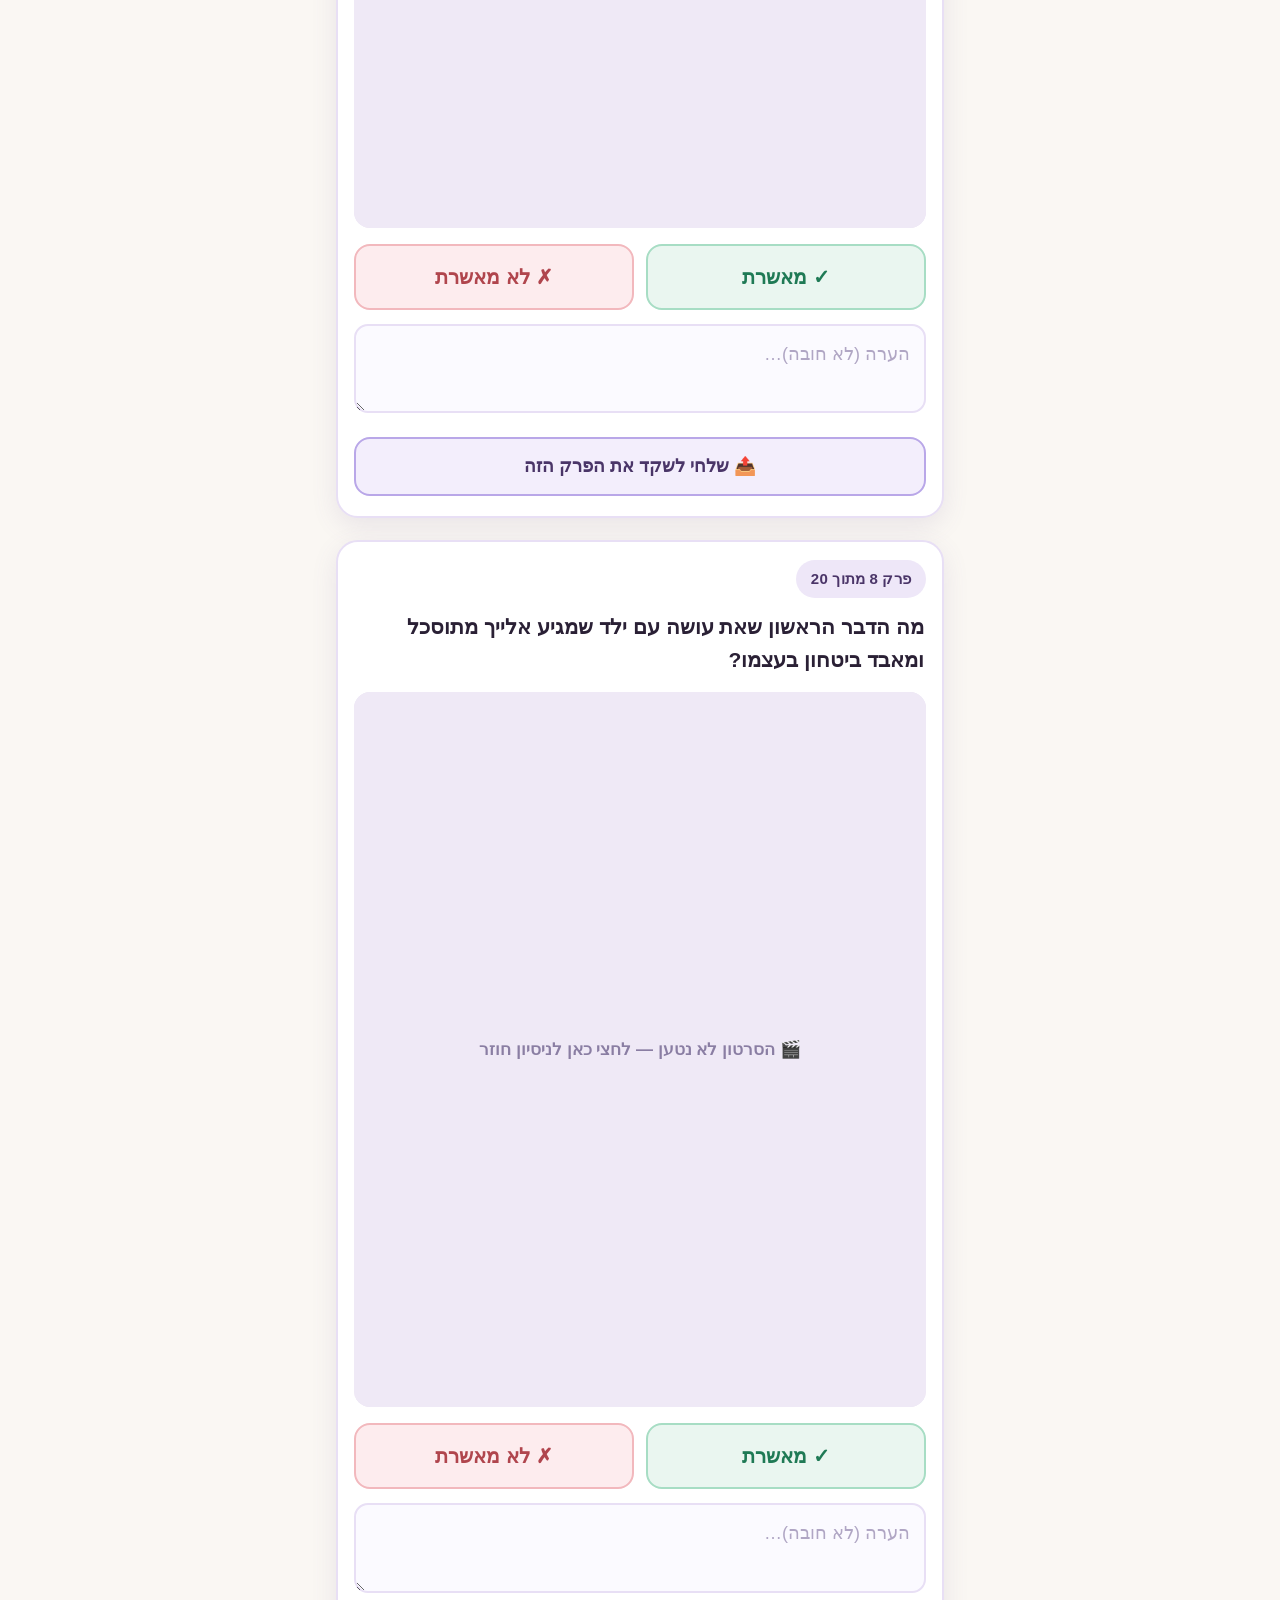
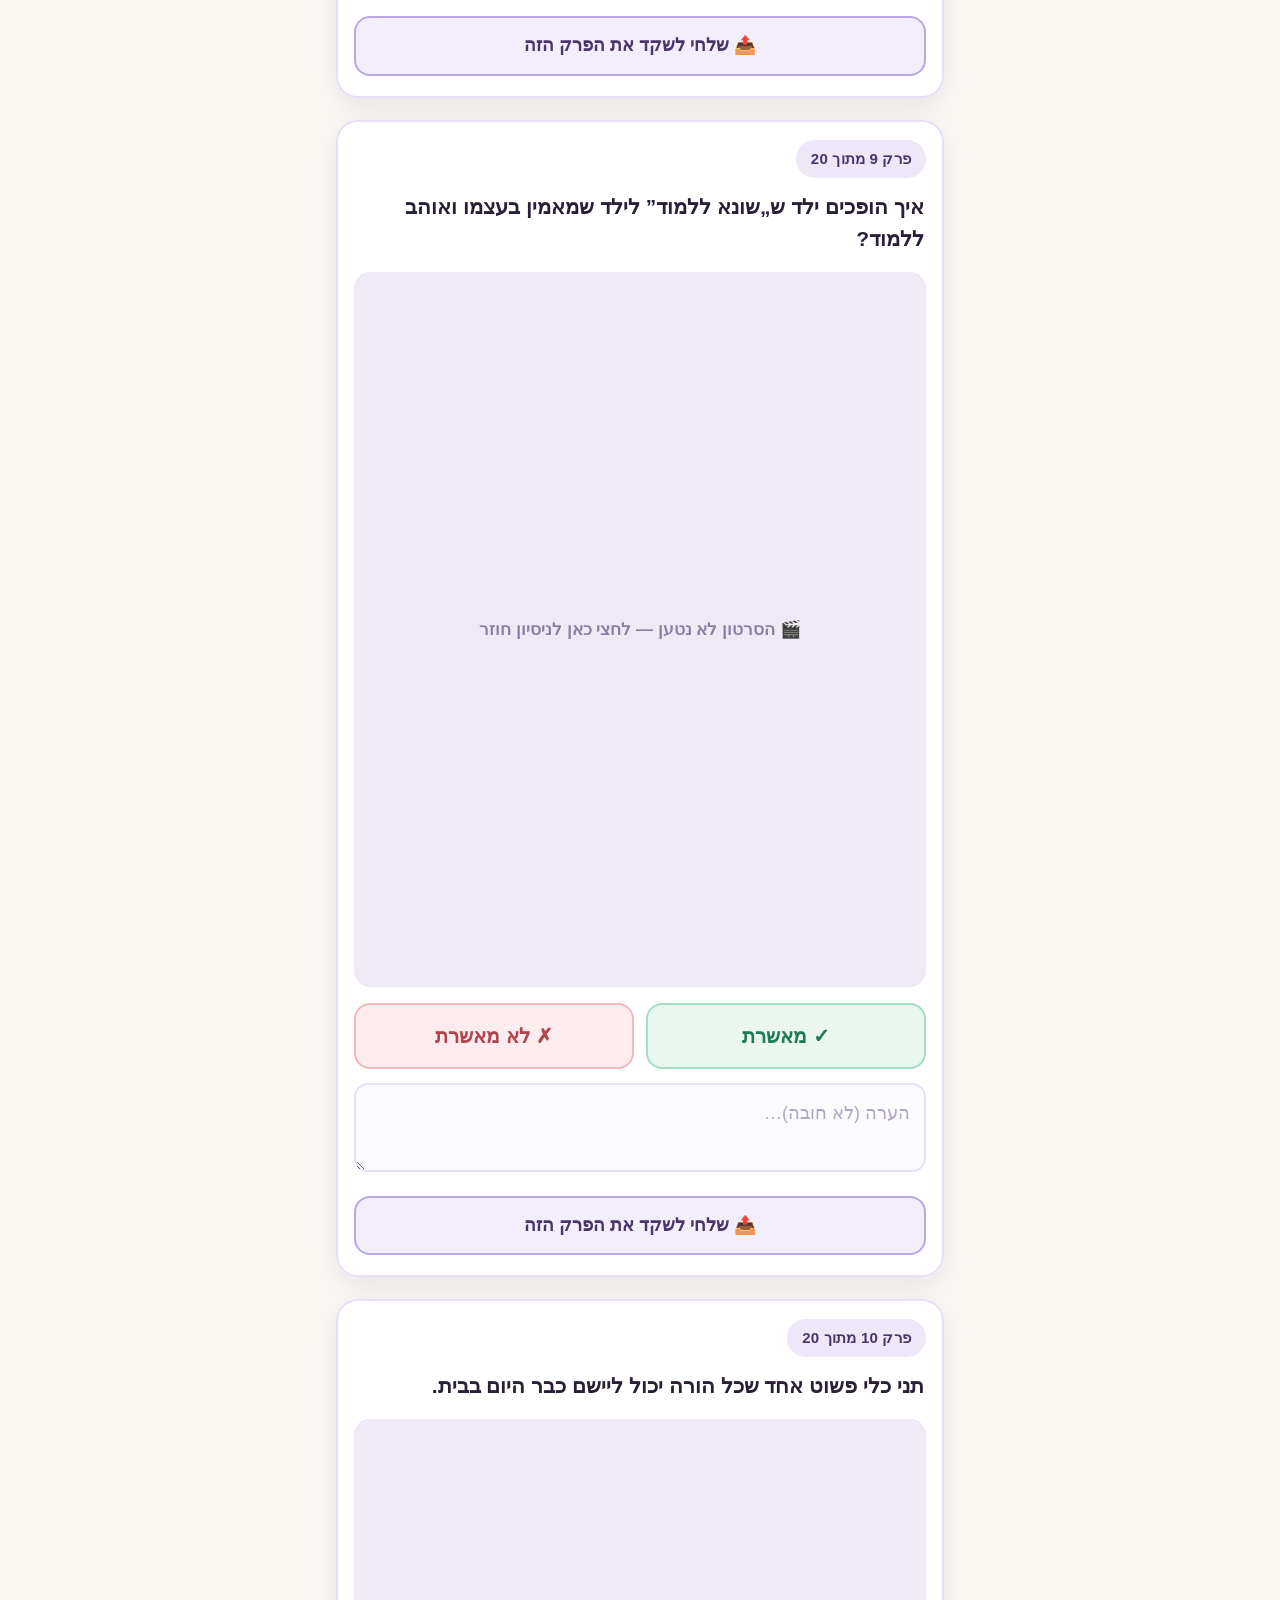
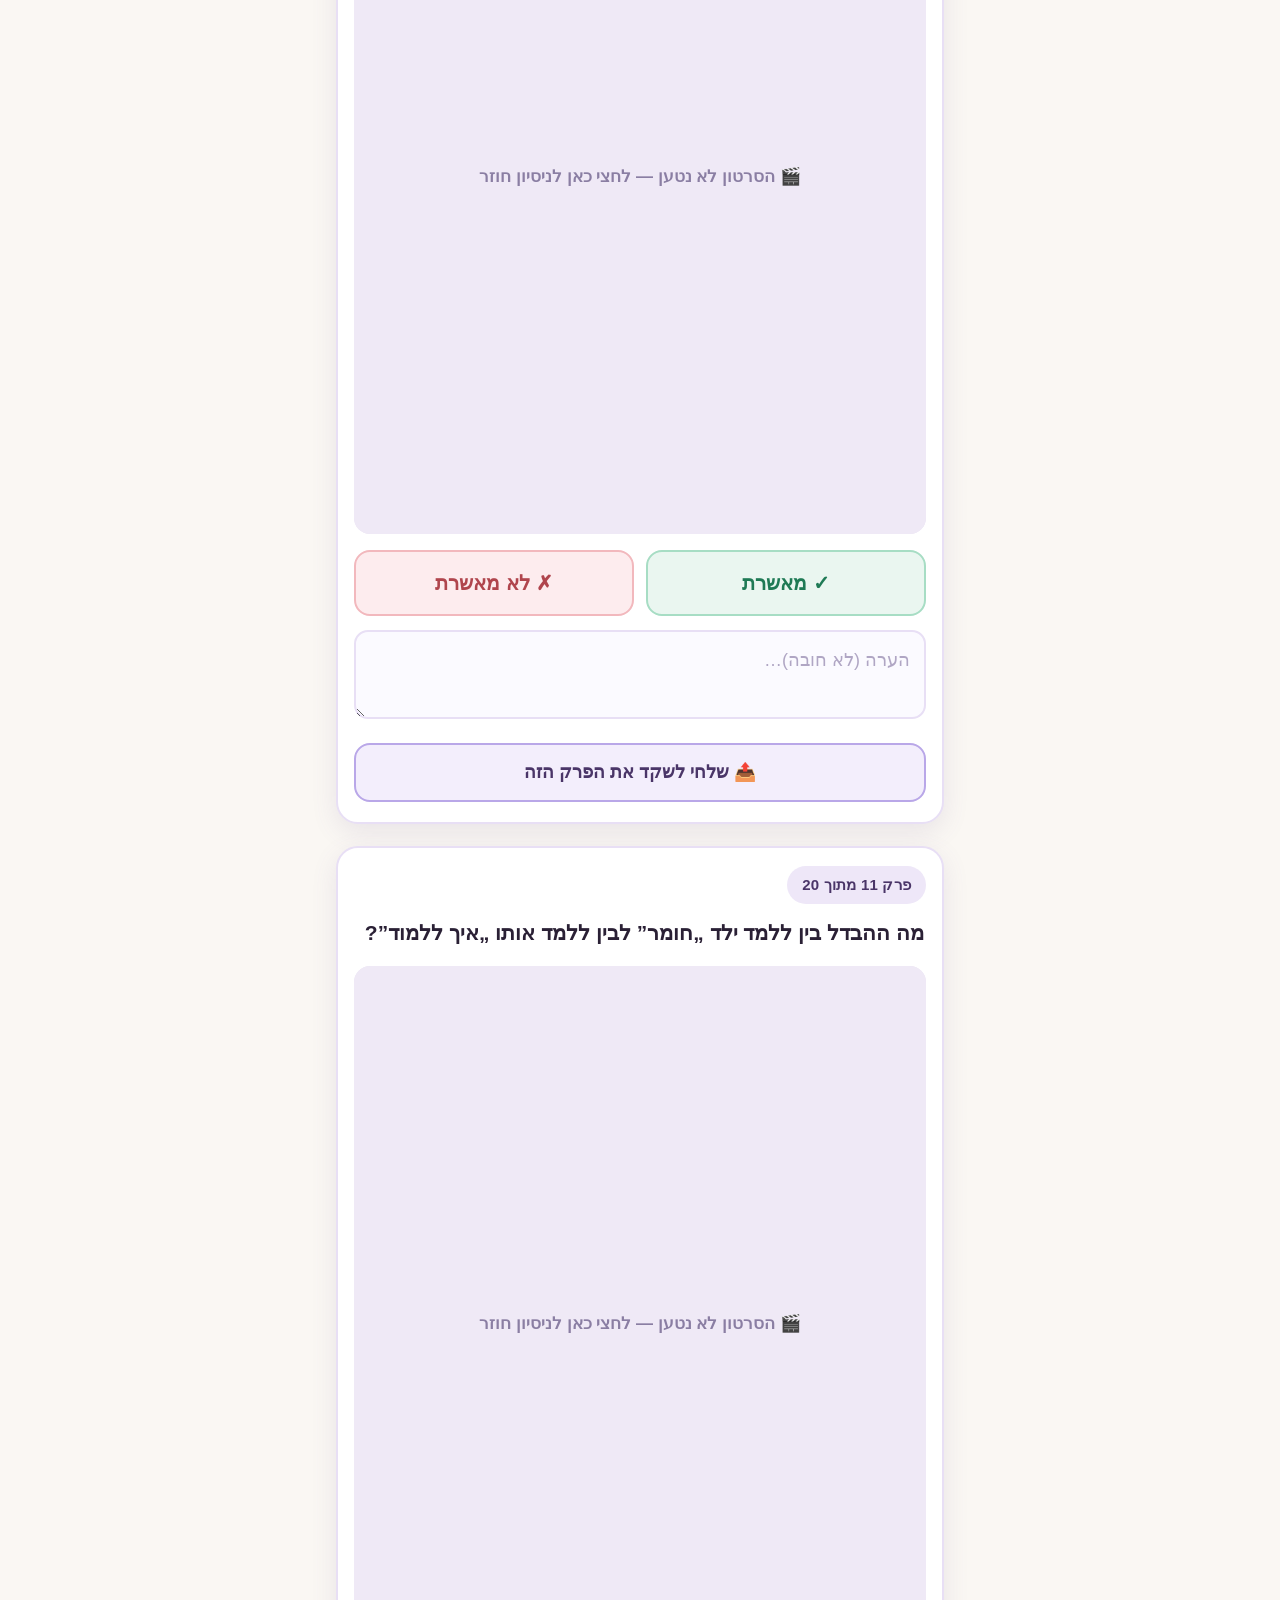
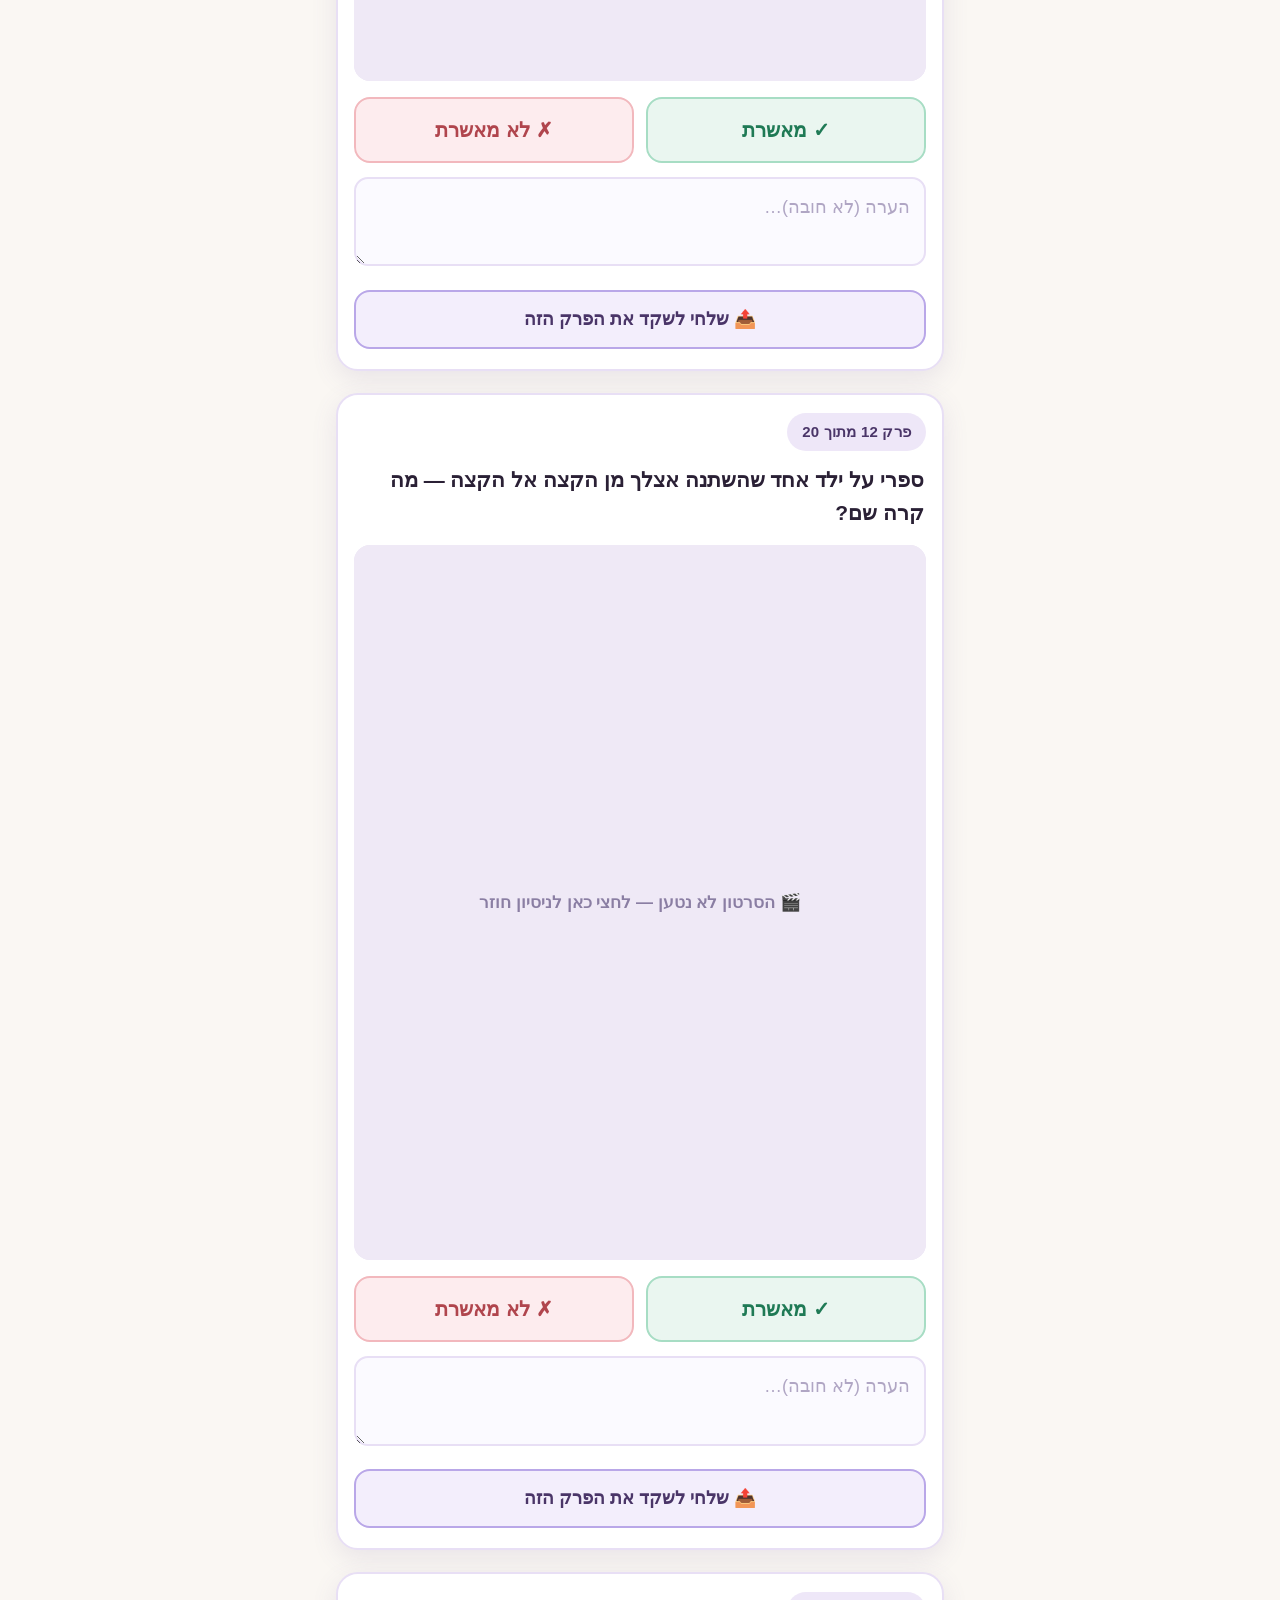
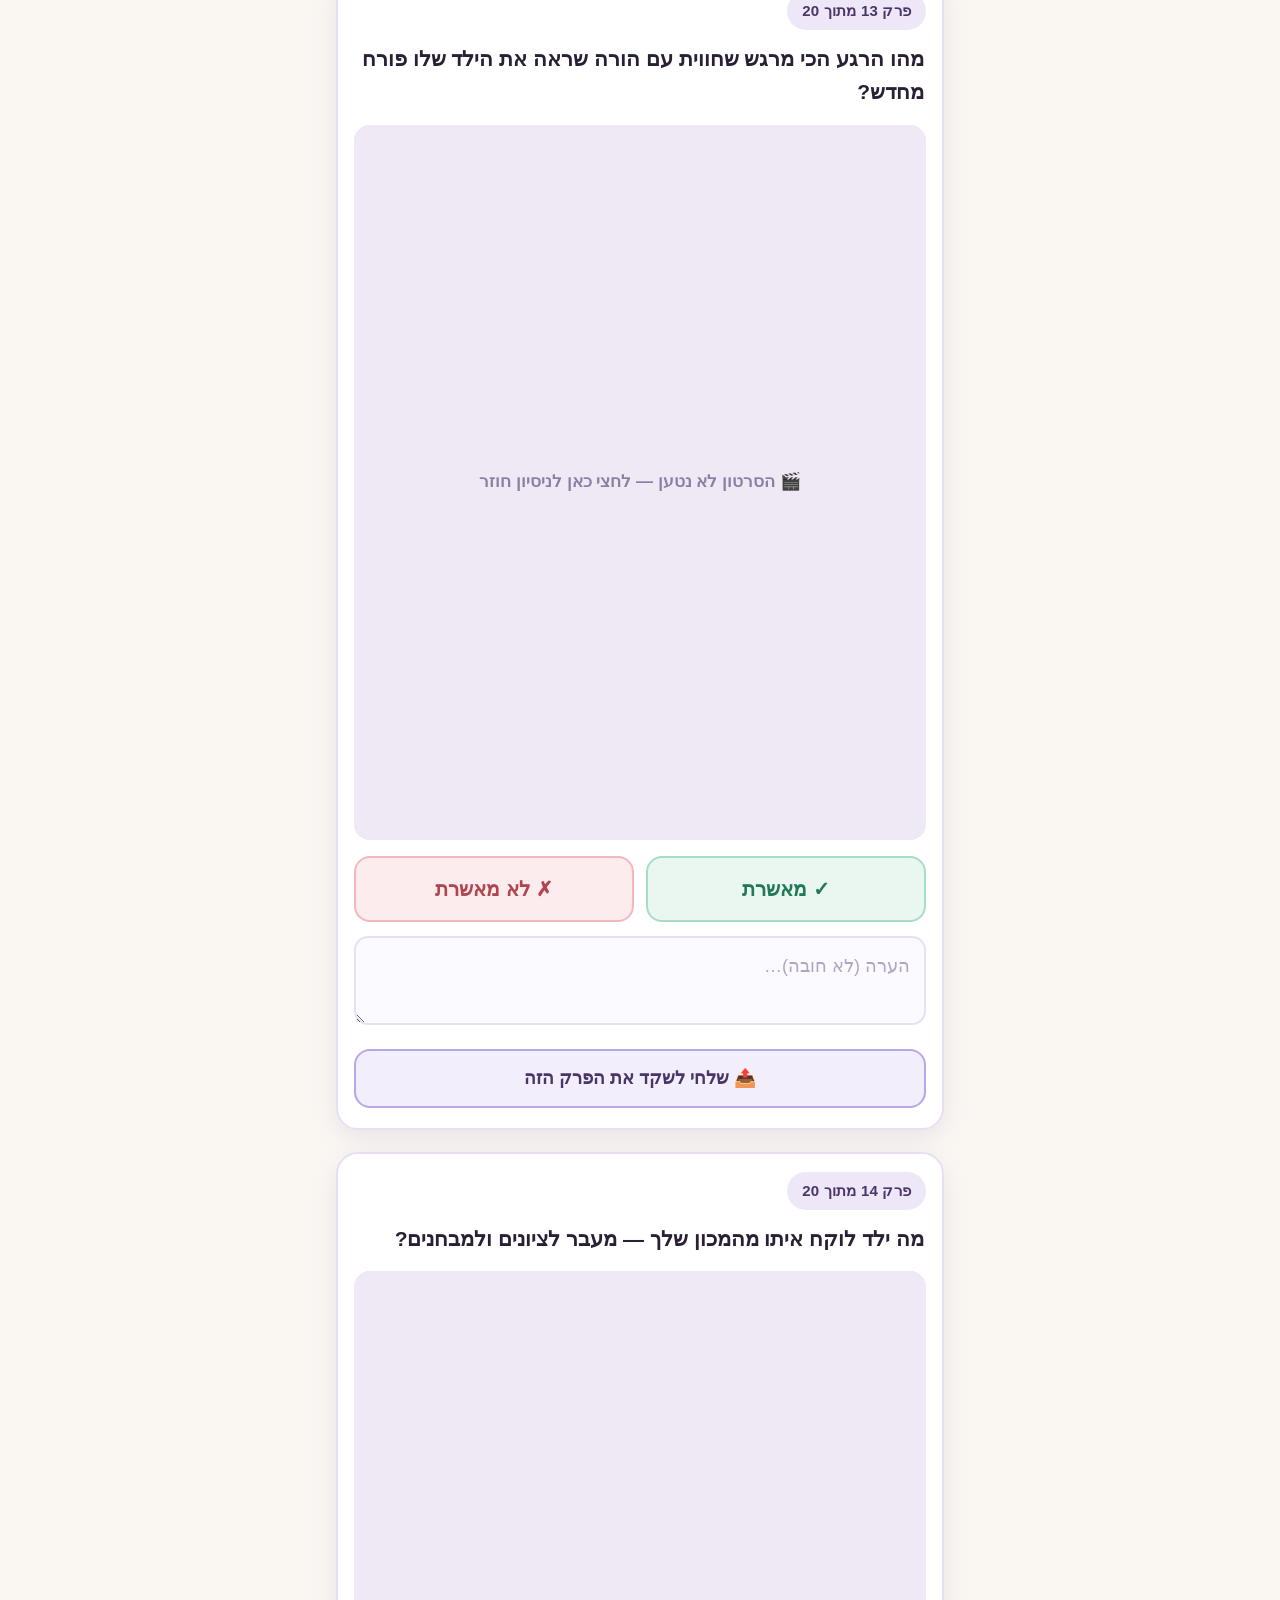
==== commit fa6f819c: "landing(ariela): premium-review (Sol/GPT-5.6) fixes — false-sent→'נפתח', localStorage capability-war" ====
--- a/review/index.html
+++ b/review/index.html
@@ -179,7 +179,7 @@
   .big-send:last-child{margin-bottom:0;}
   .big-send:active{transform:translateY(1px);}
   .big-send.sent{background:linear-gradient(180deg,#5aa585,#3f8f6b);}
-  .big-send.sent::after{content:"  ✓ נשלח";font-weight:800;}
+  .big-send.sent::after{content:"  ✓ נפתח בוואטסאפ";font-weight:800;}
 
   footer{text-align:center;color:var(--muted);font-size:15px;margin-top:30px;line-height:1.7;}
 
@@ -296,13 +296,13 @@
         '<p class="q">' + esc(QUESTIONS[n-1]) + '</p>' +
         '<div class="video-wrap">' +
           '<video controls preload="metadata" playsinline src="../videos/ariela_q' + pad2(n) + '.mp4"></video>' +
-          '<div class="vid-fallback">🎬 הסרטון של פרק ' + n + ' יופיע כאן</div>' +
+          '<div class="vid-fallback">🎬 הסרטון לא נטען — לחצי כאן לניסיון חוזר</div>' +
         '</div>' +
         '<div class="choices">' +
           '<button type="button" class="choice approve" data-ep="' + n + '" data-choice="approve">✓ מאשרת</button>' +
           '<button type="button" class="choice reject" data-ep="' + n + '" data-choice="reject">✗ לא מאשרת</button>' +
         '</div>' +
-        '<textarea class="note" data-ep="' + n + '" rows="2" placeholder="הערה (לא חובה)…"></textarea>' +
+        '<textarea class="note" data-ep="' + n + '" rows="2" maxlength="500" placeholder="הערה (לא חובה)…"></textarea>' +
         '<a class="wa-btn ep-send" data-ep="' + n + '" target="_blank" rel="noopener" href="' + BASE + '">📤 שלחי לשקד את הפרק הזה</a>' +
       '</article>';
   }
@@ -315,6 +315,25 @@
   for (var j = 0; j < noteEls.length; j++){
     noteEls[j].value = state[ +noteEls[j].getAttribute("data-ep") ].note || "";
   }
+
+  /* ----- storage capability check — warn honestly if private-mode / disabled / full ----- */
+  (function(){
+    var ok = false;
+    try{
+      var tk = "ariela_rev_test";
+      localStorage.setItem(tk, "1");
+      ok = (localStorage.getItem(tk) === "1");
+      localStorage.removeItem(tk);
+    }catch(e){ ok = false; }
+    if (!ok){
+      var warn = document.createElement("div");
+      warn.className = "nojs";
+      warn.style.margin = "0 0 20px";
+      warn.textContent = "⚠️ הדפדפן במצב פרטי או חוסם שמירה — הבחירות לא יישמרו אם תרעני את הדף. מומלץ לסמן ולשלוח באותה ישיבה 💜";
+      var m = document.getElementById("cards");
+      if (m && m.parentNode) m.parentNode.insertBefore(warn, m);
+    }
+  })();
 
   /* ----- message helpers ----- */
   function statusFull(c){   return c === "approve" ? "מאושר ✓" : c === "reject" ? "לא מאושר ✗" : "טרם סומן"; }
@@ -386,12 +405,14 @@
     stickySend.href = waHref(labelChunk(chunks, 0));
 
     composerBtns.innerHTML = "";
-    if (chunks.length <= 1){
+    if (marked === 0){
+      composerNote.textContent = "סמני לפחות פרק אחד ✓ / ✗ ואז יופיע כאן כפתור השליחה 💜";
+    } else if (chunks.length <= 1){
       composerNote.textContent = "לחצי על הכפתור לשליחת הסיכום המלא בוואטסאפ.";
       composerBtns.appendChild(makeSendBtn(waHref(chunks[0]), "📤 שלחי סיכום מלא לשקד"));
     } else {
       composerNote.textContent = "הסיכום קצת ארוך, לכן חילקתי אותו ל-" + chunks.length +
-                                 " הודעות. שלחי אותן לפי הסדר 👇";
+                                 " הודעות. שלחי אותן לפי הסדר 👇  (אם ערכת הערה אחרי ששלחת חלק — שלחי שוב את כל החלקים).";
       for (var g = 0; g < chunks.length; g++){
         composerBtns.appendChild(
           makeSendBtn(waHref(labelChunk(chunks, g)), "📤 שלחי חלק " + (g + 1) + " מתוך " + chunks.length)
@@ -430,17 +451,25 @@
     refresh();
   });
 
-  /* ----- one video at a time + graceful fallback if a clip is missing ----- */
+  /* ----- one video at a time + recoverable fallback (transient errors clear on load / tap-retry) ----- */
   var vids = document.querySelectorAll("video");
   for (var v = 0; v < vids.length; v++){
     (function(vid){
+      var wrap = vid.parentNode;
       vid.addEventListener("play", function(){
         for (var w = 0; w < vids.length; w++){ if (vids[w] !== vid) vids[w].pause(); }
       });
       vid.addEventListener("error", function(){
-        var wrap = vid.parentNode;
         if (wrap && wrap.classList) wrap.classList.add("err");
       });
+      vid.addEventListener("loadeddata", function(){
+        if (wrap && wrap.classList) wrap.classList.remove("err");   /* a transient error recovered */
+      });
+      if (wrap){
+        wrap.addEventListener("click", function(){
+          if (wrap.classList.contains("err")){ wrap.classList.remove("err"); vid.load(); }
+        });
+      }
     })(vids[v]);
   }
 
